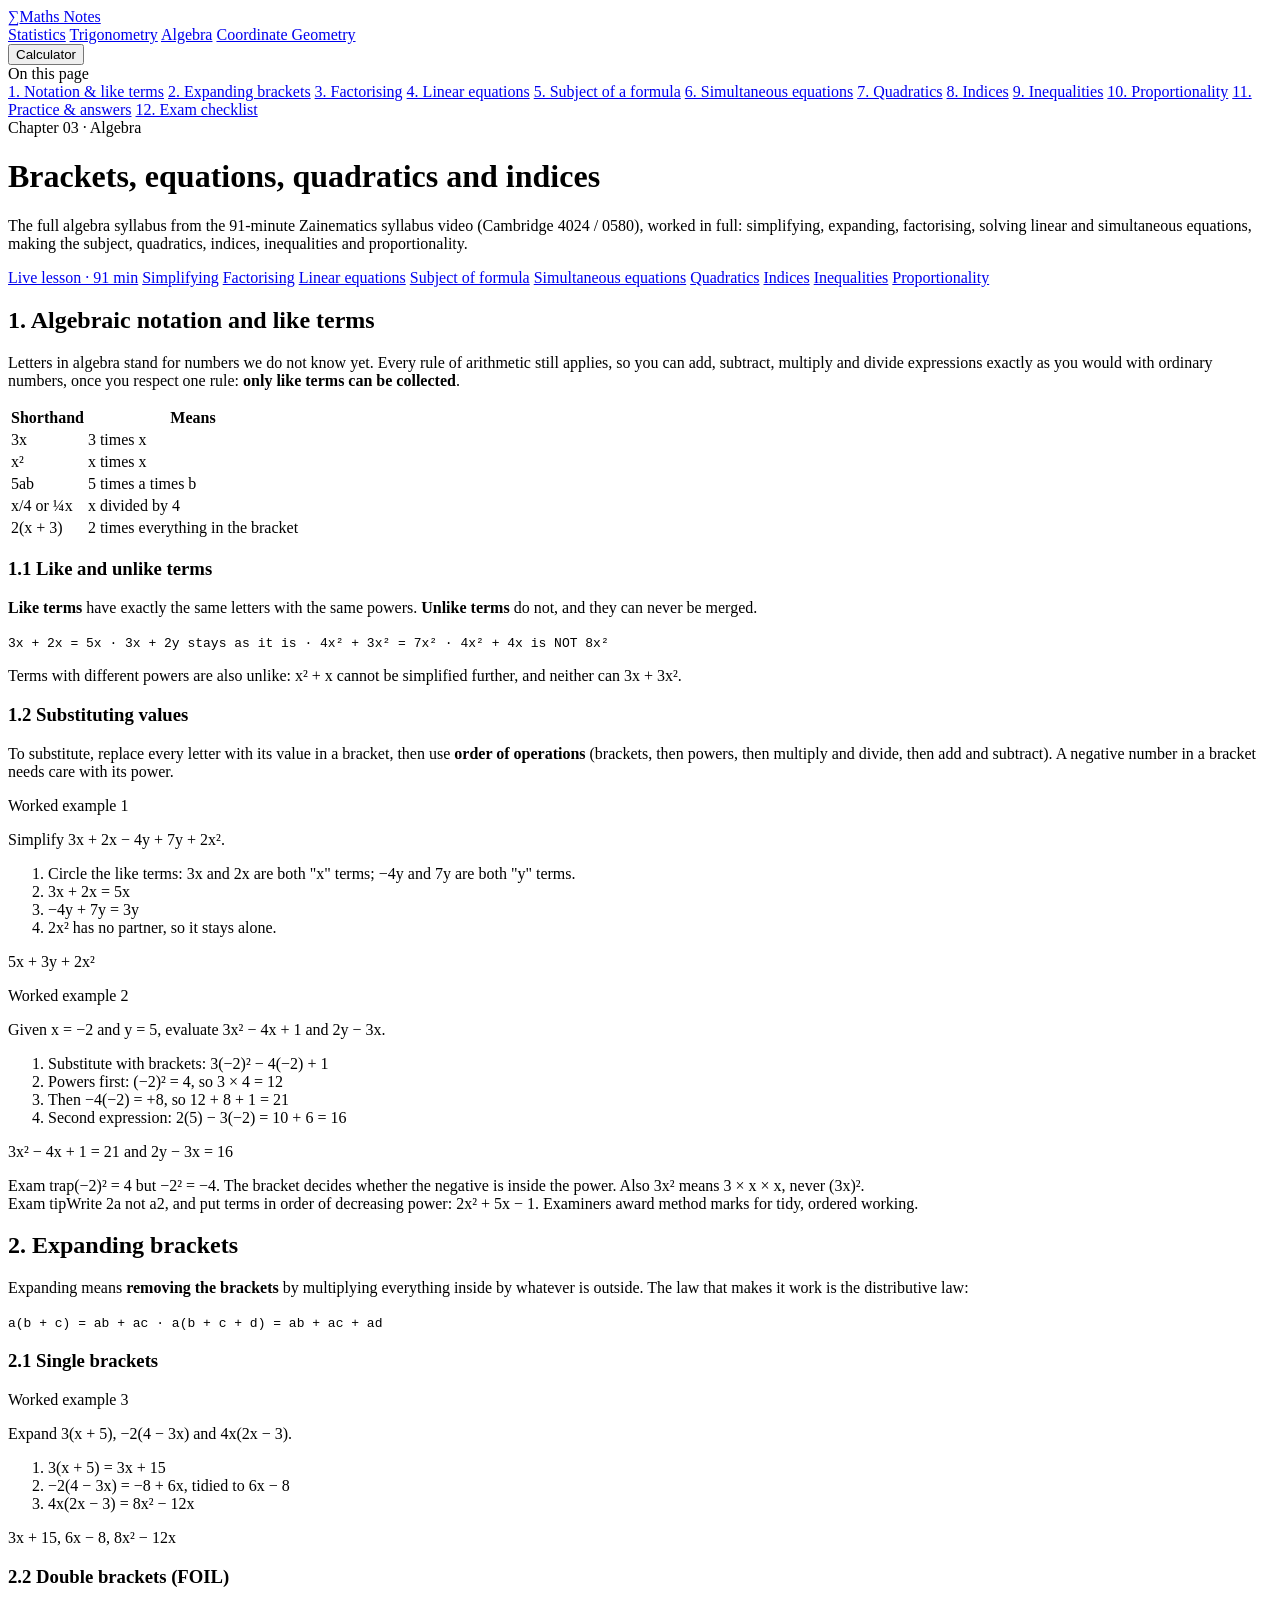
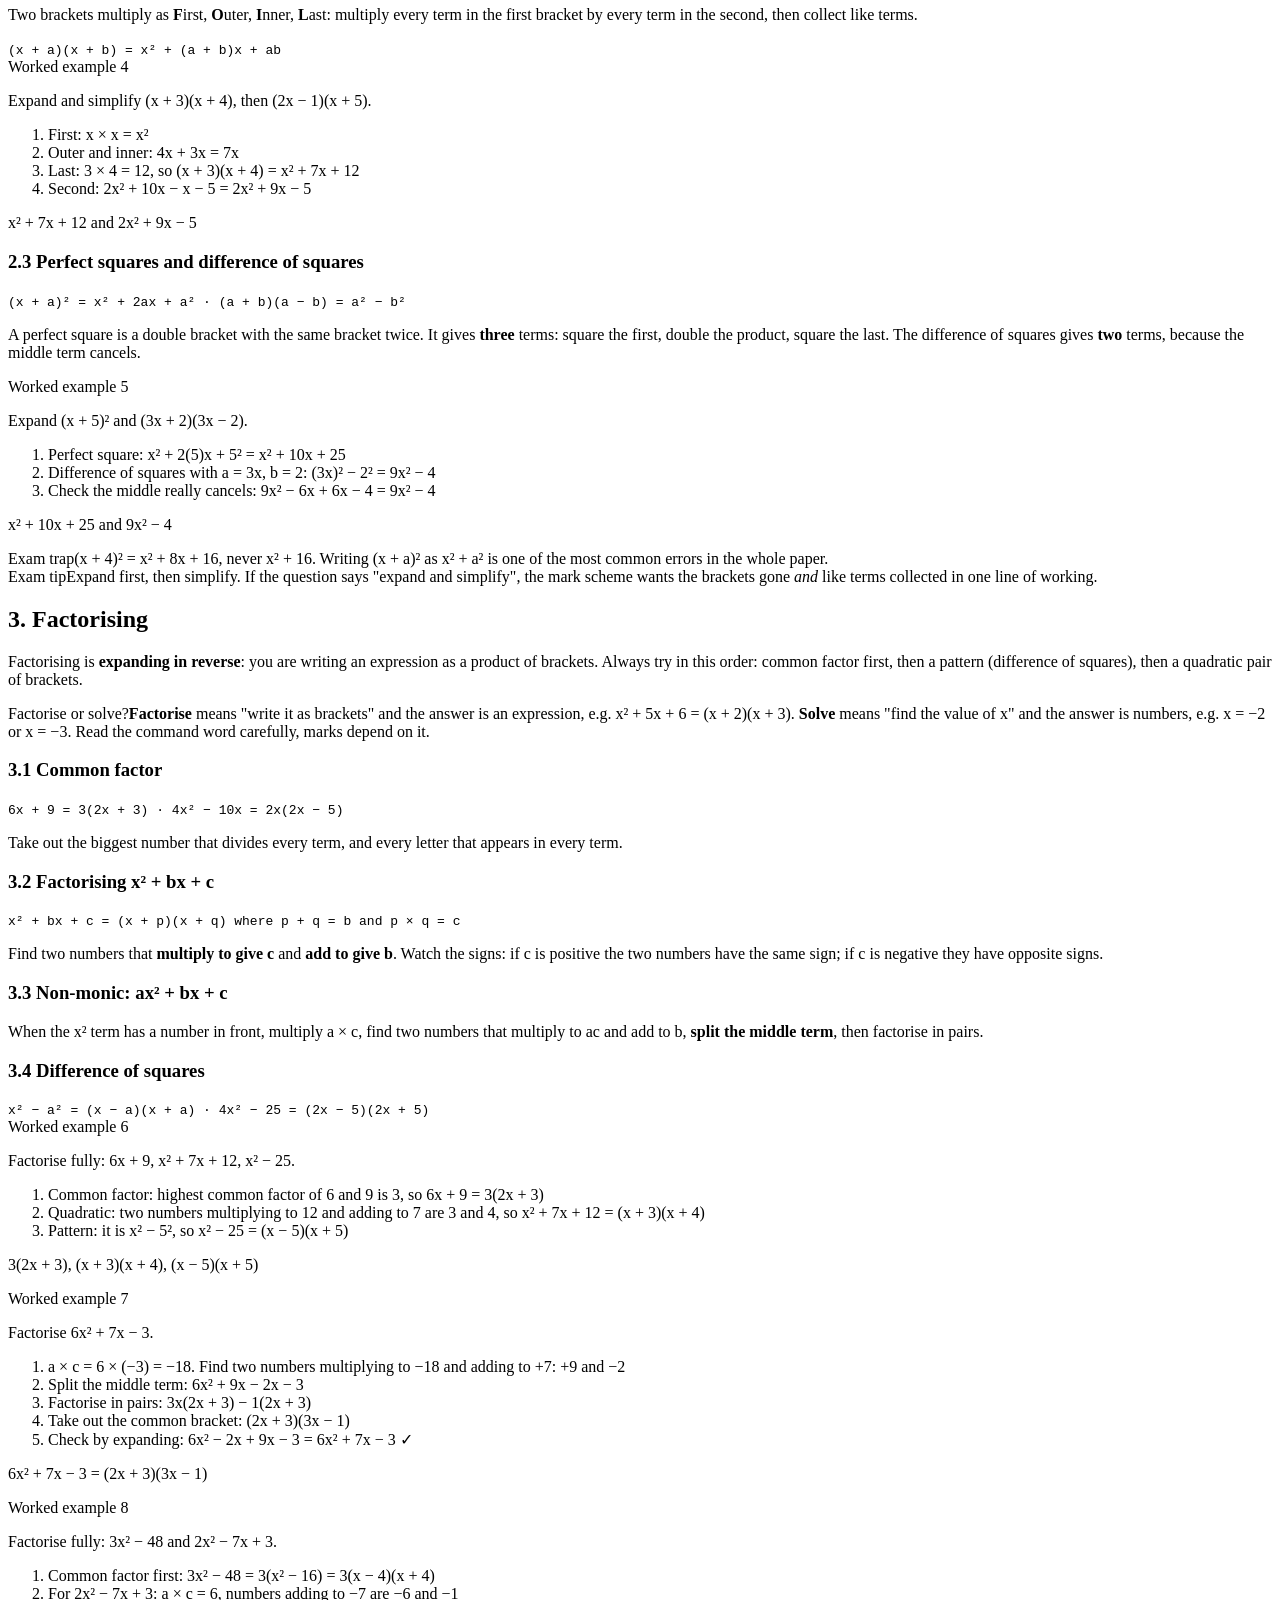
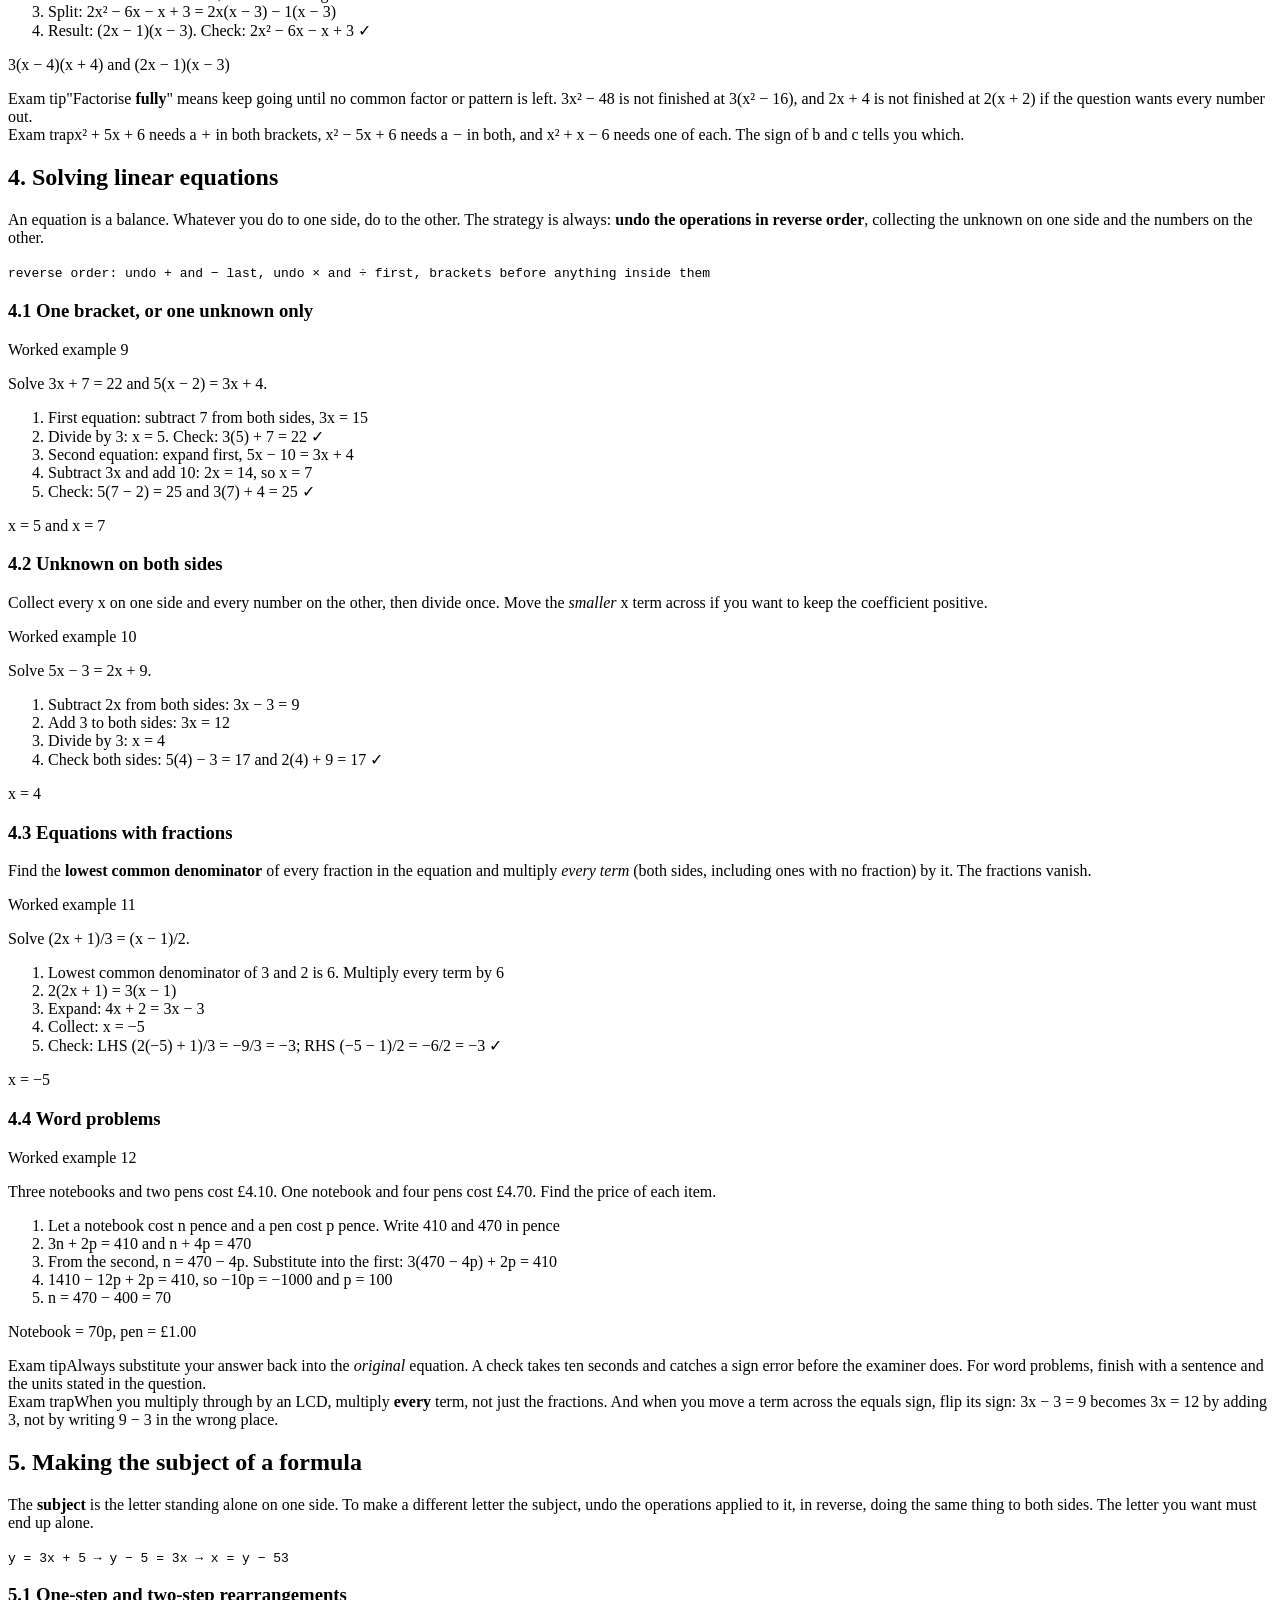
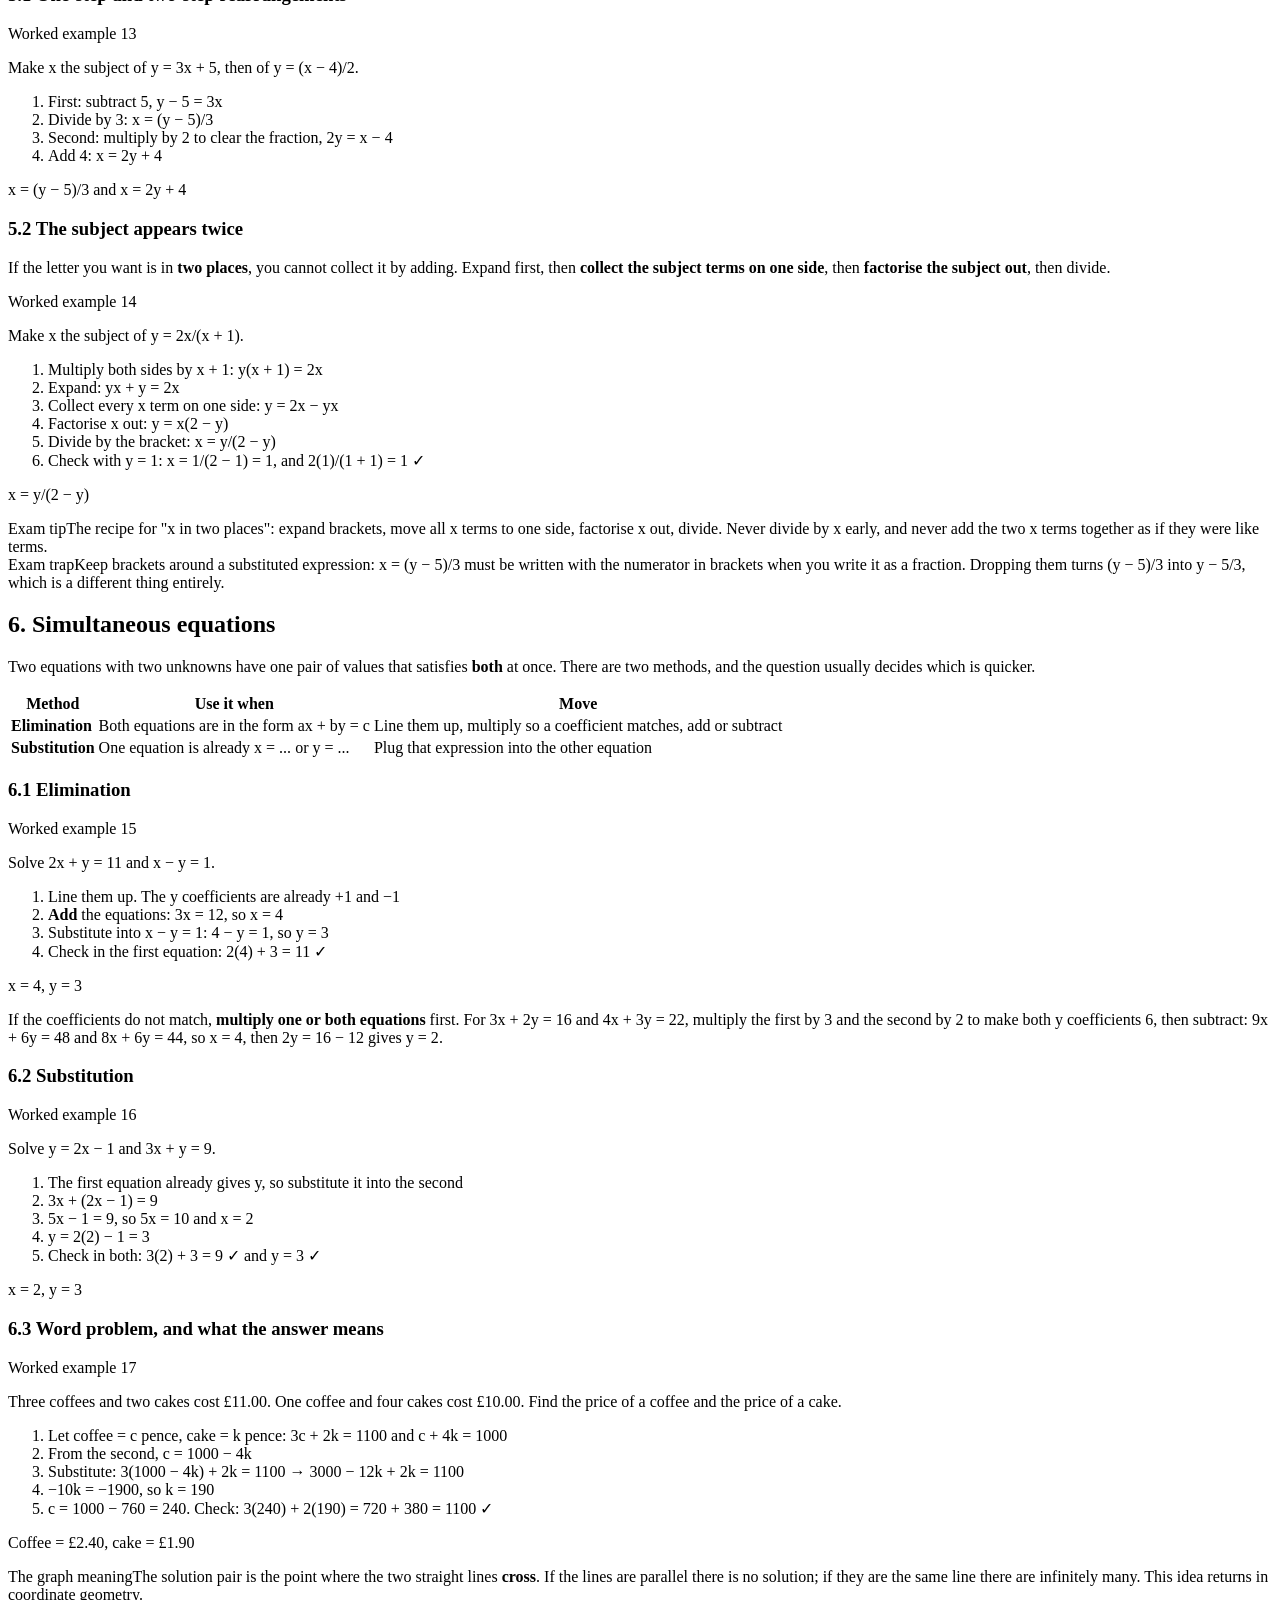
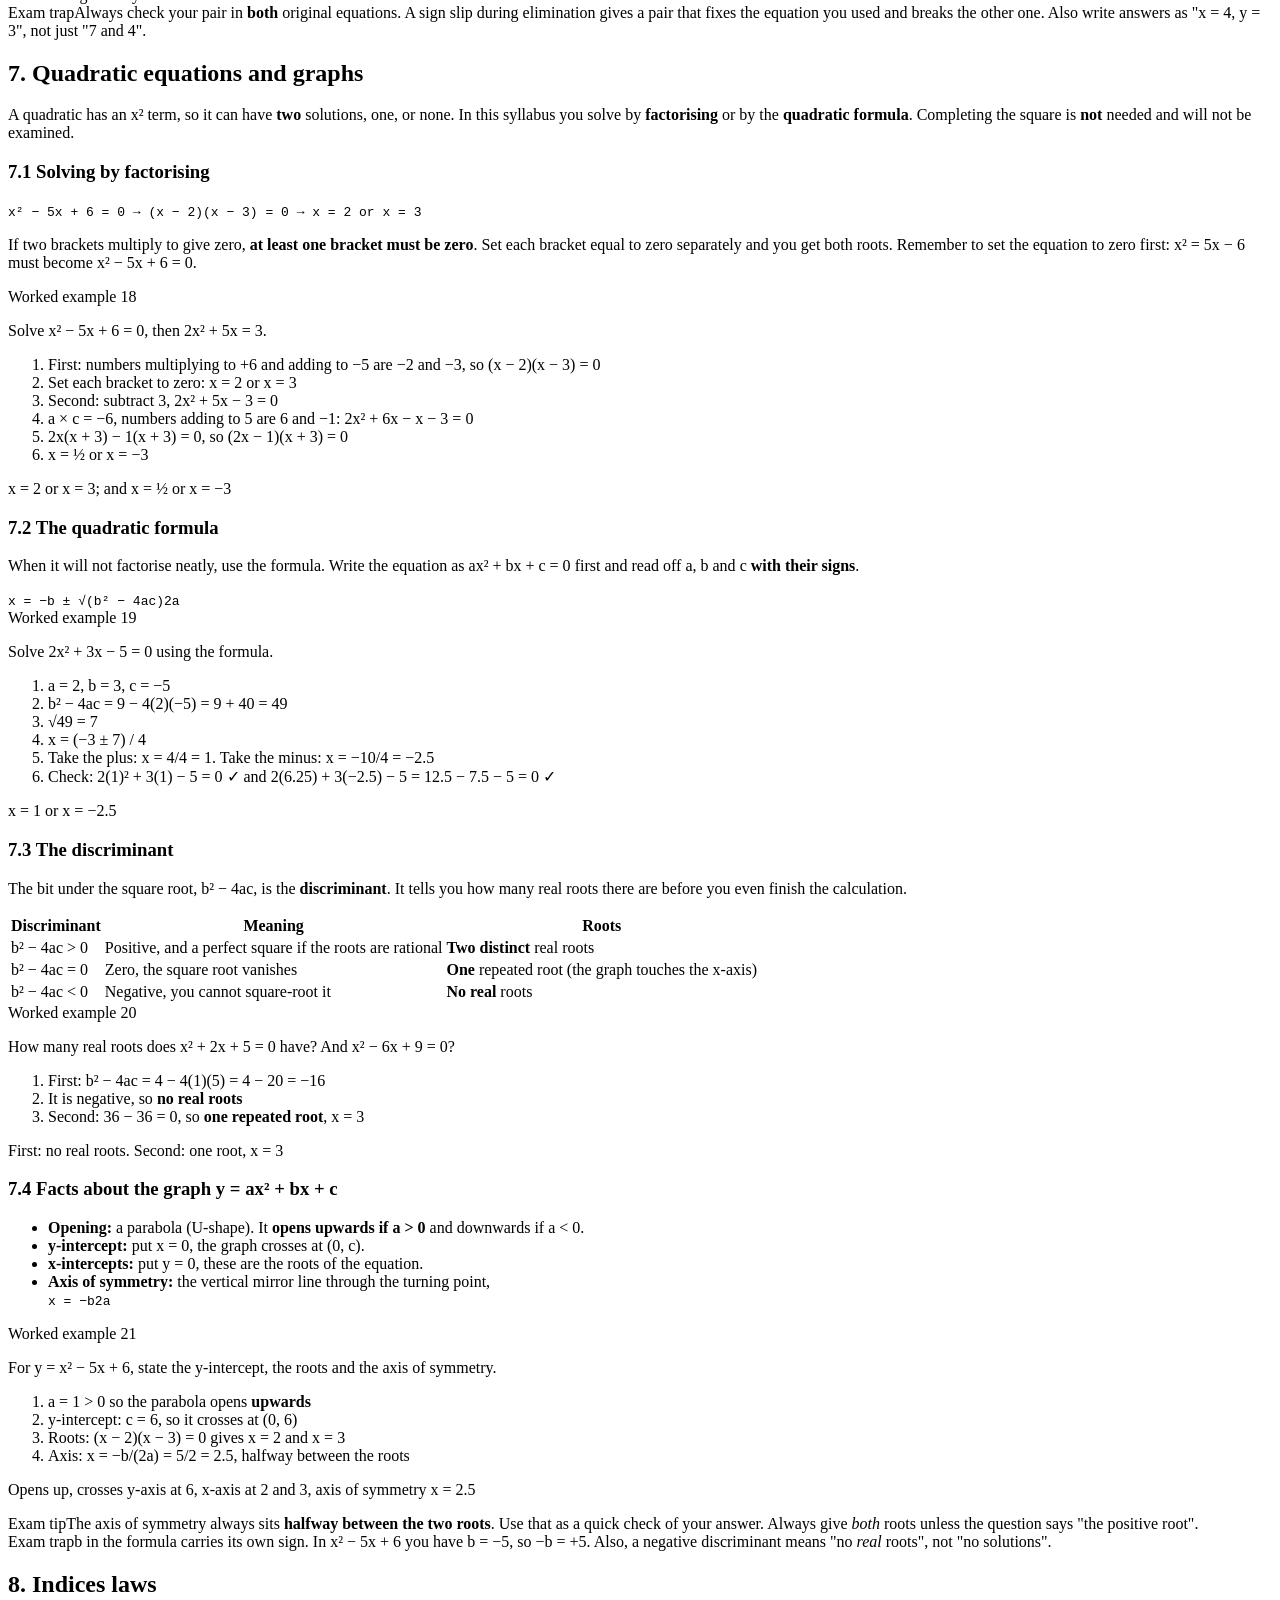
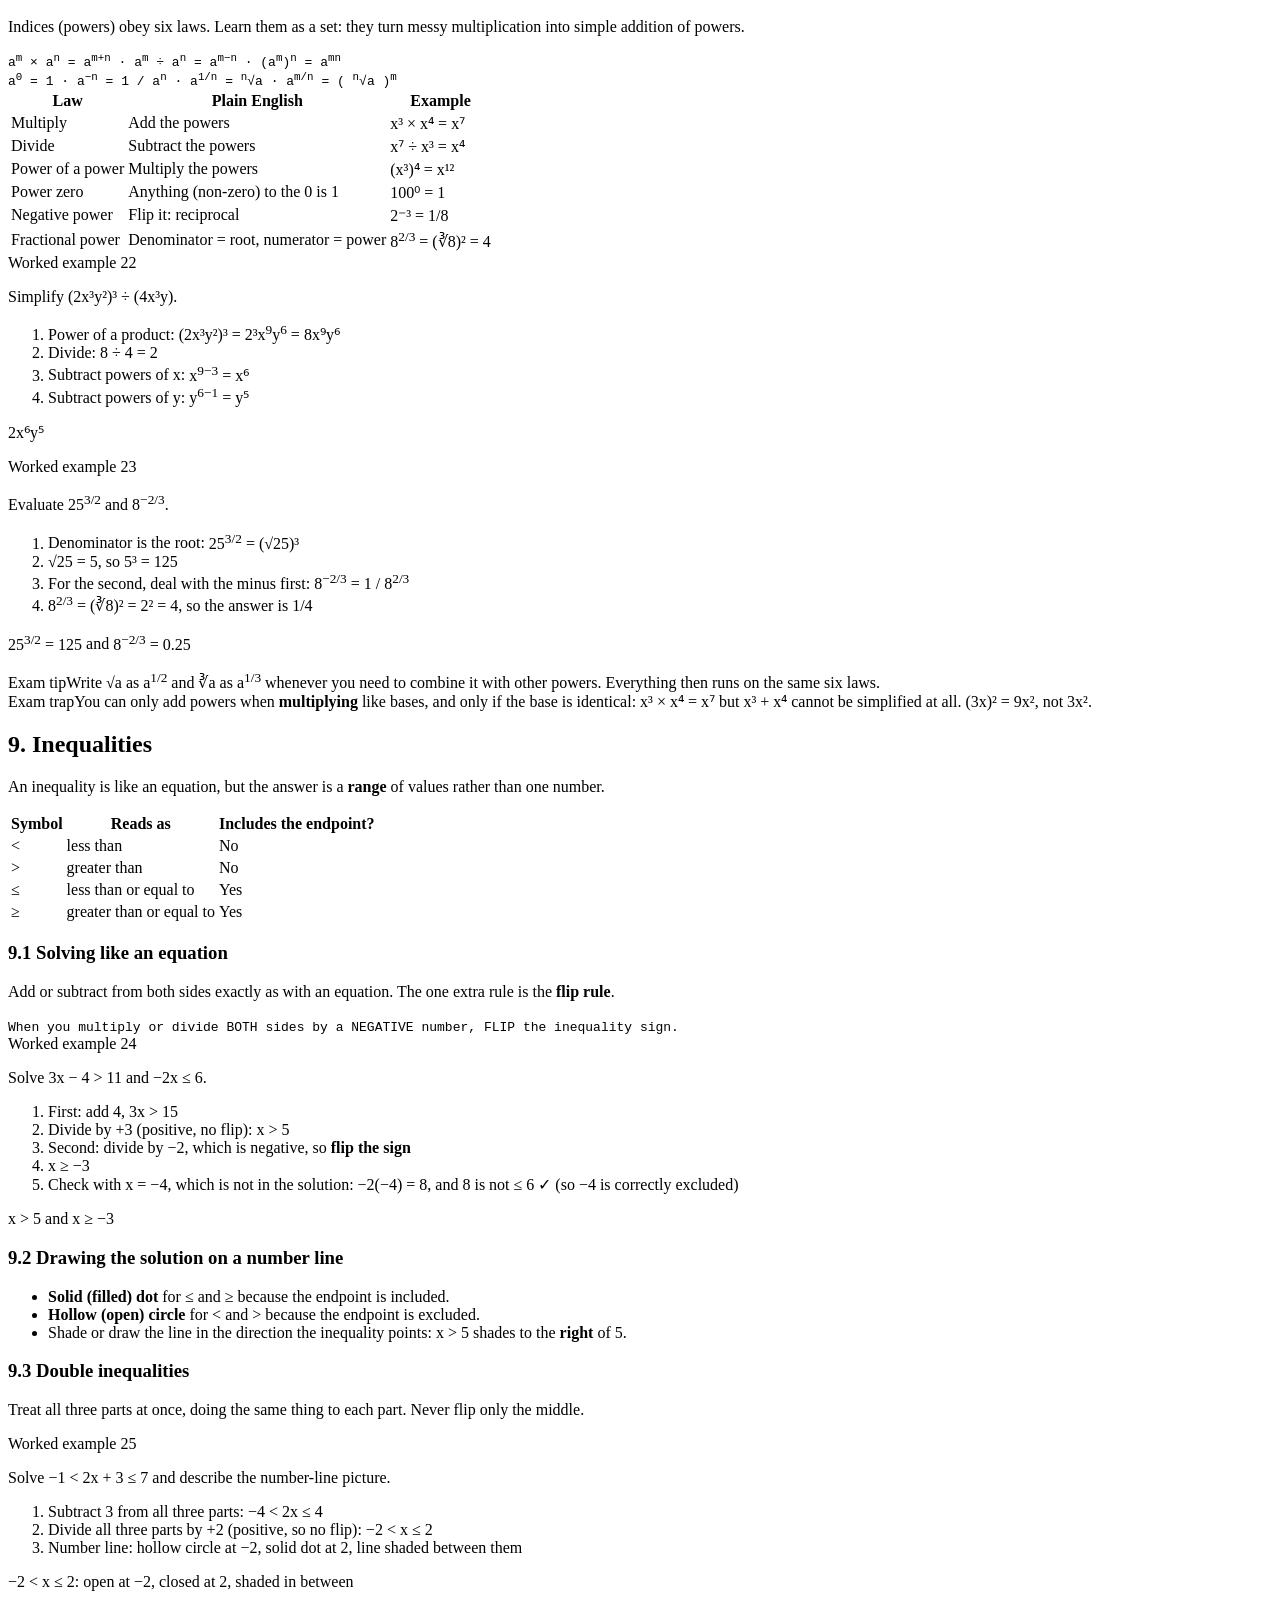
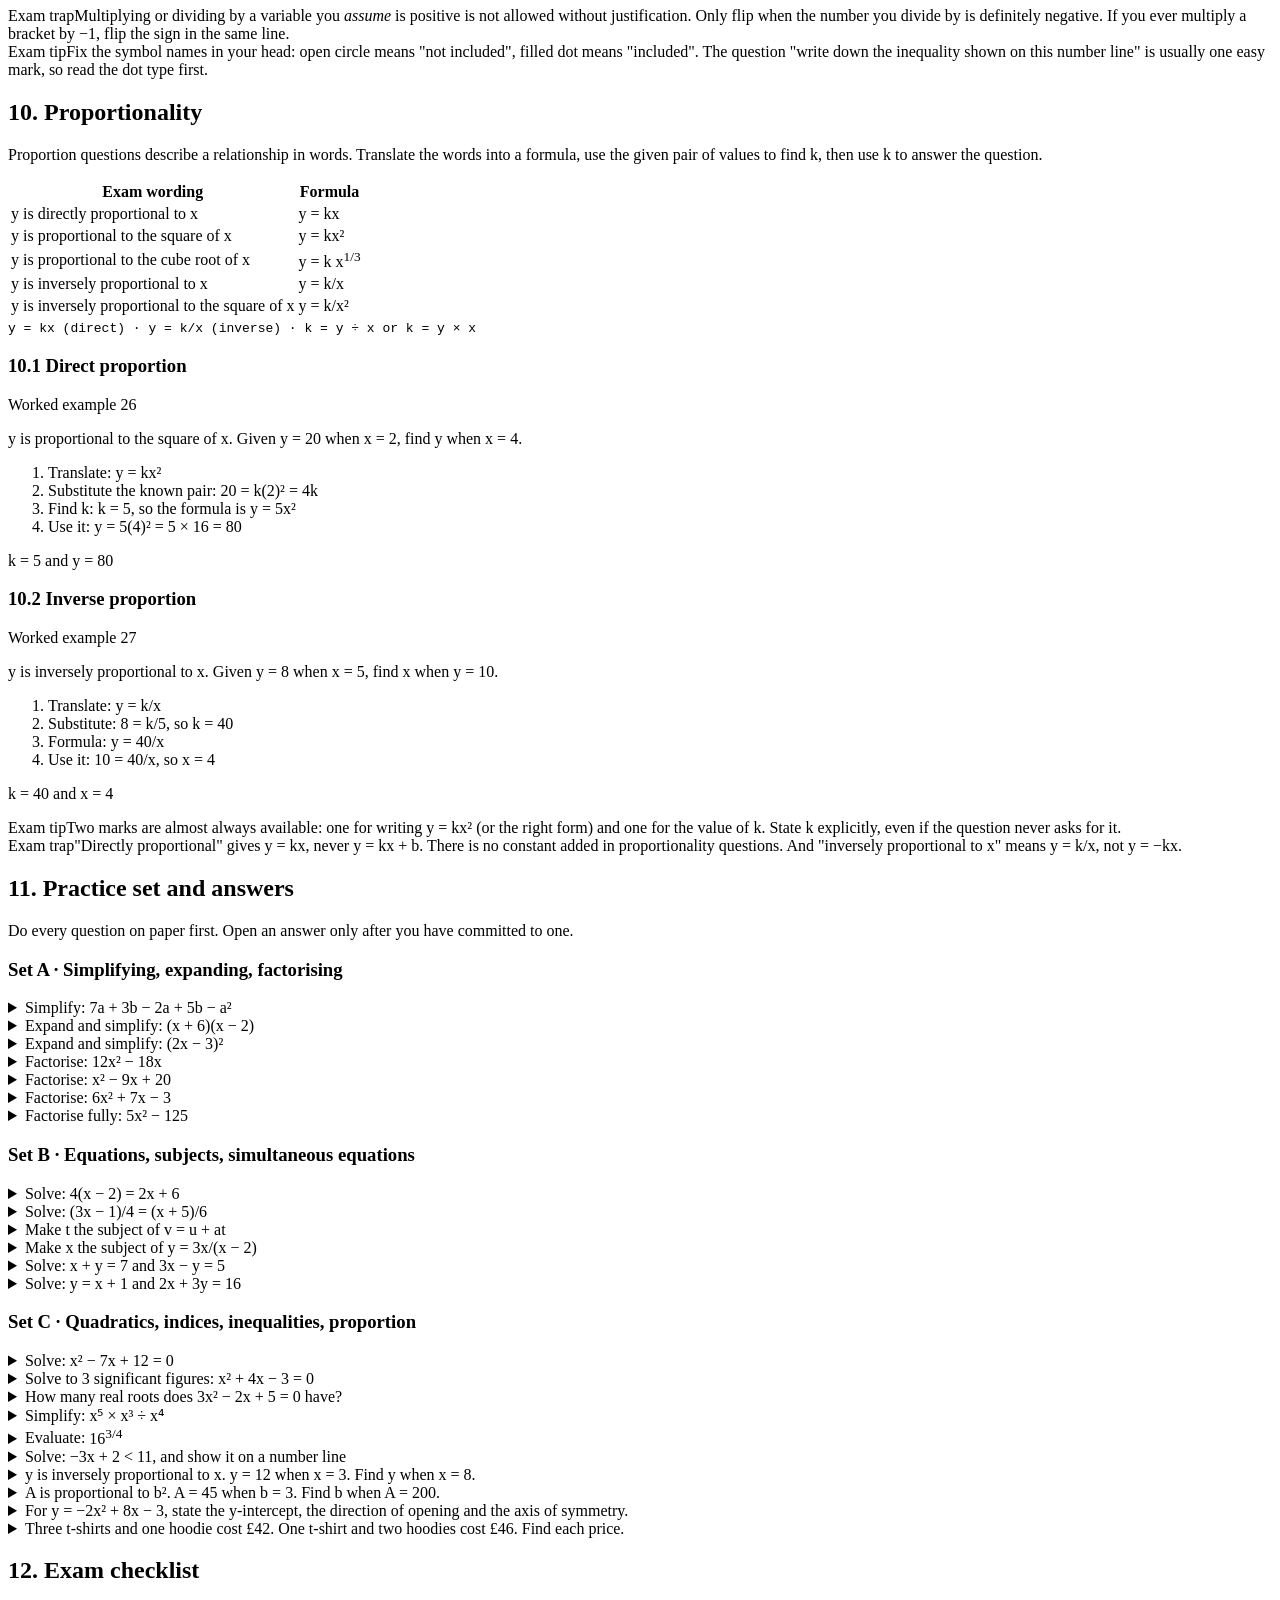
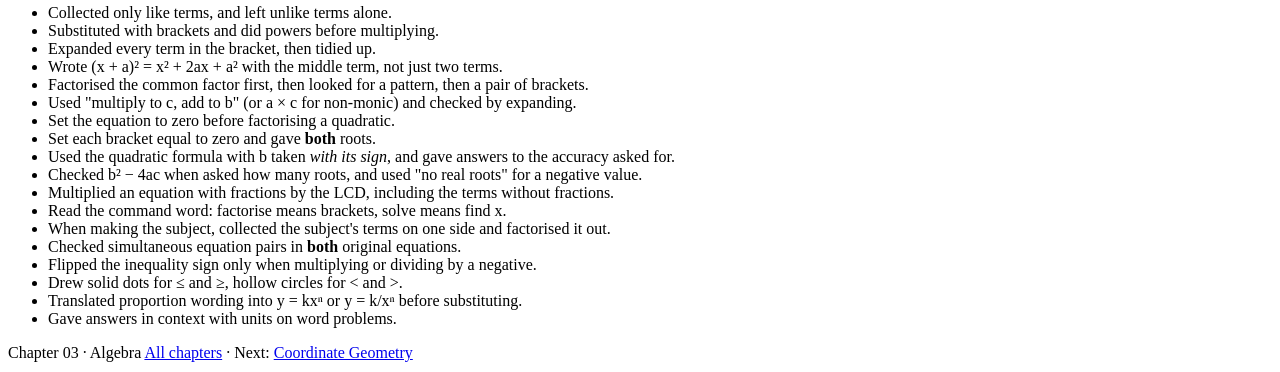
==== algebra.html @ 83bfb082 "Add files via upload" ====
<!DOCTYPE html>
<html lang="en">
<head>
<meta charset="UTF-8">
<meta name="viewport" content="width=device-width, initial-scale=1.0">
<title>Algebra · Maths Notes</title>
<meta name="description" content="O Level algebra notes: brackets, expanding, factorising, linear equations, subject of a formula, simultaneous equations, quadratics, indices, inequalities and proportionality.">
<link rel="preconnect" href="https://fonts.googleapis.com">
<link rel="preconnect" href="https://fonts.gstatic.com" crossorigin>
<link href="https://fonts.googleapis.com/css2?family=Fraunces:opsz,wght@9..144,500;9..144,650;9..144,750&family=Hanken+Grotesk:wght@400;500;600;700&family=JetBrains+Mono:wght@400;500;700&display=swap" rel="stylesheet">
<link rel="stylesheet" href="css/site.css">
</head>
<body>

<header class="nav glass">
  <a class="brand" href="index.html"><span class="mark">∑</span><span class="word">Maths Notes</span></a>
  <nav class="nav-links">
    <a href="statistics.html">Statistics</a>
    <a href="trigonometry.html">Trigonometry</a>
    <a href="algebra.html" aria-current="page">Algebra</a>
    <a href="coordinate-geometry.html">Coordinate Geometry</a>
  </nav>
  <button class="nav-calc" data-calc-open>Calculator</button>
</header>

<div class="page">
<aside class="toc glass" aria-label="Chapter contents">
  <div class="toc-title">On this page</div>
  <a href="#notation">1. Notation &amp; like terms</a>
  <a href="#expand">2. Expanding brackets</a>
  <a href="#factorise">3. Factorising</a>
  <a href="#linear">4. Linear equations</a>
  <a href="#formula">5. Subject of a formula</a>
  <a href="#simultaneous">6. Simultaneous equations</a>
  <a href="#quadratics">7. Quadratics</a>
  <a href="#indices">8. Indices</a>
  <a href="#inequalities">9. Inequalities</a>
  <a href="#proportion">10. Proportionality</a>
  <a href="#practice">11. Practice &amp; answers</a>
  <a href="#checklist">12. Exam checklist</a>
</aside>

<main class="chapter">
  <div class="chapter-hero glass" data-reveal>
    <span class="eyebrow">Chapter 03 · Algebra</span>
    <h1>Brackets, equations, quadratics and indices</h1>
    <p class="meta">The full algebra syllabus from the 91-minute Zainematics syllabus video (Cambridge 4024 / 0580), worked in full: simplifying, expanding, factorising, solving linear and simultaneous equations, making the subject, quadratics, indices, inequalities and proportionality.</p>
    <div class="chips">
      <a class="chip" href="https://www.youtube.com/live/Bd0Mr7AVvZ8">Live lesson · 91 min</a>
      <a class="chip" href="https://www.youtube.com/live/Bd0Mr7AVvZ8">Simplifying</a>
      <a class="chip" href="https://www.youtube.com/live/Bd0Mr7AVvZ8">Factorising</a>
      <a class="chip" href="https://www.youtube.com/live/Bd0Mr7AVvZ8">Linear equations</a>
      <a class="chip" href="https://www.youtube.com/live/Bd0Mr7AVvZ8">Subject of formula</a>
      <a class="chip" href="https://www.youtube.com/live/Bd0Mr7AVvZ8">Simultaneous equations</a>
      <a class="chip" href="https://www.youtube.com/live/Bd0Mr7AVvZ8">Quadratics</a>
      <a class="chip" href="https://www.youtube.com/live/Bd0Mr7AVvZ8">Indices</a>
      <a class="chip" href="https://www.youtube.com/live/Bd0Mr7AVvZ8">Inequalities</a>
      <a class="chip" href="https://www.youtube.com/live/Bd0Mr7AVvZ8">Proportionality</a>
    </div>
  </div>

  <section id="notation" data-reveal>
    <h2>1. Algebraic notation and like terms</h2>
    <p>Letters in algebra stand for numbers we do not know yet. Every rule of arithmetic still applies, so you can add, subtract, multiply and divide expressions exactly as you would with ordinary numbers, once you respect one rule: <strong>only like terms can be collected</strong>.</p>
    <table>
      <tr><th>Shorthand</th><th>Means</th></tr>
      <tr><td><span class="m">3x</span></td><td>3 times x</td></tr>
      <tr><td><span class="m">x²</span></td><td>x times x</td></tr>
      <tr><td><span class="m">5ab</span></td><td>5 times a times b</td></tr>
      <tr><td><span class="m">x/4</span> or <span class="m">¼x</span></td><td>x divided by 4</td></tr>
      <tr><td><span class="m">2(x + 3)</span></td><td>2 times everything in the bracket</td></tr>
    </table>

    <h3>1.1 Like and unlike terms</h3>
    <p><strong>Like terms</strong> have exactly the same letters with the same powers. <strong>Unlike terms</strong> do not, and they can never be merged.</p>
    <div class="formula"><code>3x + 2x = 5x  ·  3x + 2y stays as it is  ·  4x² + 3x² = 7x²  ·  4x² + 4x is NOT 8x²</code></div>
    <p>Terms with different powers are also unlike: <span class="m">x² + x</span> cannot be simplified further, and neither can <span class="m">3x + 3x²</span>.</p>

    <h3>1.2 Substituting values</h3>
    <p>To substitute, replace every letter with its value in a bracket, then use <strong>order of operations</strong> (brackets, then powers, then multiply and divide, then add and subtract). A negative number in a bracket needs care with its power.</p>
    <div class="example glass">
      <span class="label">Worked example 1</span>
      <p>Simplify <span class="m">3x + 2x − 4y + 7y + 2x²</span>.</p>
      <ol class="steps">
        <li>Circle the like terms: <span class="m">3x</span> and <span class="m">2x</span> are both "x" terms; <span class="m">−4y</span> and <span class="m">7y</span> are both "y" terms.</li>
        <li><span class="m">3x + 2x = 5x</span></li>
        <li><span class="m">−4y + 7y = 3y</span></li>
        <li><span class="m">2x²</span> has no partner, so it stays alone.</li>
      </ol>
      <p class="answer"><span class="m">5x + 3y + 2x²</span></p>
    </div>
    <div class="example glass">
      <span class="label">Worked example 2</span>
      <p>Given <span class="m">x = −2</span> and <span class="m">y = 5</span>, evaluate <span class="m">3x² − 4x + 1</span> and <span class="m">2y − 3x</span>.</p>
      <ol class="steps">
        <li>Substitute with brackets: <span class="m">3(−2)² − 4(−2) + 1</span></li>
        <li>Powers first: <span class="m">(−2)² = 4</span>, so <span class="m">3 × 4 = 12</span></li>
        <li>Then <span class="m">−4(−2) = +8</span>, so <span class="m">12 + 8 + 1 = 21</span></li>
        <li>Second expression: <span class="m">2(5) − 3(−2) = 10 + 6 = 16</span></li>
      </ol>
      <p class="answer"><span class="m">3x² − 4x + 1 = 21</span> and <span class="m">2y − 3x = 16</span></p>
    </div>
    <div class="box warn"><span class="label">Exam trap</span><span class="m">(−2)² = 4</span> but <span class="m">−2² = −4</span>. The bracket decides whether the negative is inside the power. Also <span class="m">3x²</span> means <span class="m">3 × x × x</span>, never <span class="m">(3x)²</span>.</div>
    <div class="box good"><span class="label">Exam tip</span>Write <span class="m">2a</span> not <span class="m">a2</span>, and put terms in order of decreasing power: <span class="m">2x² + 5x − 1</span>. Examiners award method marks for tidy, ordered working.</div>
  </section>

  <section id="expand" data-reveal>
    <h2>2. Expanding brackets</h2>
    <p>Expanding means <strong>removing the brackets</strong> by multiplying everything inside by whatever is outside. The law that makes it work is the distributive law:</p>
    <div class="formula"><code>a(b + c) = ab + ac  ·  a(b + c + d) = ab + ac + ad</code></div>

    <h3>2.1 Single brackets</h3>
    <div class="example glass">
      <span class="label">Worked example 3</span>
      <p>Expand <span class="m">3(x + 5)</span>, <span class="m">−2(4 − 3x)</span> and <span class="m">4x(2x − 3)</span>.</p>
      <ol class="steps">
        <li><span class="m">3(x + 5) = 3x + 15</span></li>
        <li><span class="m">−2(4 − 3x) = −8 + 6x</span>, tidied to <span class="m">6x − 8</span></li>
        <li><span class="m">4x(2x − 3) = 8x² − 12x</span></li>
      </ol>
      <p class="answer"><span class="m">3x + 15</span>, <span class="m">6x − 8</span>, <span class="m">8x² − 12x</span></p>
    </div>

    <h3>2.2 Double brackets (FOIL)</h3>
    <p>Two brackets multiply as <strong>F</strong>irst, <strong>O</strong>uter, <strong>I</strong>nner, <strong>L</strong>ast: multiply every term in the first bracket by every term in the second, then collect like terms.</p>
    <div class="formula"><code>(x + a)(x + b) = x² + (a + b)x + ab</code></div>
    <div class="example glass">
      <span class="label">Worked example 4</span>
      <p>Expand and simplify <span class="m">(x + 3)(x + 4)</span>, then <span class="m">(2x − 1)(x + 5)</span>.</p>
      <ol class="steps">
        <li>First: <span class="m">x × x = x²</span></li>
        <li>Outer and inner: <span class="m">4x + 3x = 7x</span></li>
        <li>Last: <span class="m">3 × 4 = 12</span>, so <span class="m">(x + 3)(x + 4) = x² + 7x + 12</span></li>
        <li>Second: <span class="m">2x² + 10x − x − 5 = 2x² + 9x − 5</span></li>
      </ol>
      <p class="answer"><span class="m">x² + 7x + 12</span> and <span class="m">2x² + 9x − 5</span></p>
    </div>

    <h3>2.3 Perfect squares and difference of squares</h3>
    <div class="formula"><code>(x + a)² = x² + 2ax + a²  ·  (a + b)(a − b) = a² − b²</code></div>
    <p>A perfect square is a double bracket with the same bracket twice. It gives <strong>three</strong> terms: square the first, double the product, square the last. The difference of squares gives <strong>two</strong> terms, because the middle term cancels.</p>
    <div class="example glass">
      <span class="label">Worked example 5</span>
      <p>Expand <span class="m">(x + 5)²</span> and <span class="m">(3x + 2)(3x − 2)</span>.</p>
      <ol class="steps">
        <li>Perfect square: <span class="m">x² + 2(5)x + 5² = x² + 10x + 25</span></li>
        <li>Difference of squares with <span class="m">a = 3x</span>, <span class="m">b = 2</span>: <span class="m">(3x)² − 2² = 9x² − 4</span></li>
        <li>Check the middle really cancels: <span class="m">9x² − 6x + 6x − 4 = 9x² − 4</span></li>
      </ol>
      <p class="answer"><span class="m">x² + 10x + 25</span> and <span class="m">9x² − 4</span></p>
    </div>
    <div class="box warn"><span class="label">Exam trap</span><span class="m">(x + 4)² = x² + 8x + 16</span>, never <span class="m">x² + 16</span>. Writing <span class="m">(x + a)²</span> as <span class="m">x² + a²</span> is one of the most common errors in the whole paper.</div>
    <div class="box good"><span class="label">Exam tip</span>Expand first, then simplify. If the question says "expand and simplify", the mark scheme wants the brackets gone <em>and</em> like terms collected in one line of working.</div>
  </section>

  <section id="factorise" data-reveal>
    <h2>3. Factorising</h2>
    <p>Factorising is <strong>expanding in reverse</strong>: you are writing an expression as a product of brackets. Always try in this order: common factor first, then a pattern (difference of squares), then a quadratic pair of brackets.</p>
    <div class="box"><span class="label">Factorise or solve?</span><strong>Factorise</strong> means "write it as brackets" and the answer is an expression, e.g. <span class="m">x² + 5x + 6 = (x + 2)(x + 3)</span>. <strong>Solve</strong> means "find the value of x" and the answer is numbers, e.g. <span class="m">x = −2</span> or <span class="m">x = −3</span>. Read the command word carefully, marks depend on it.</div>

    <h3>3.1 Common factor</h3>
    <div class="formula"><code>6x + 9 = 3(2x + 3)  ·  4x² − 10x = 2x(2x − 5)</code></div>
    <p>Take out the biggest number that divides every term, and every letter that appears in every term.</p>

    <h3>3.2 Factorising x² + bx + c</h3>
    <div class="formula"><code>x² + bx + c = (x + p)(x + q) where p + q = b and p × q = c</code></div>
    <p>Find two numbers that <strong>multiply to give c</strong> and <strong>add to give b</strong>. Watch the signs: if <span class="m">c</span> is positive the two numbers have the same sign; if <span class="m">c</span> is negative they have opposite signs.</p>

    <h3>3.3 Non-monic: ax² + bx + c</h3>
    <p>When the <span class="m">x²</span> term has a number in front, multiply <span class="m">a × c</span>, find two numbers that multiply to <span class="m">ac</span> and add to <span class="m">b</span>, <strong>split the middle term</strong>, then factorise in pairs.</p>

    <h3>3.4 Difference of squares</h3>
    <div class="formula"><code>x² − a² = (x − a)(x + a)  ·  4x² − 25 = (2x − 5)(2x + 5)</code></div>

    <div class="example glass">
      <span class="label">Worked example 6</span>
      <p>Factorise fully: <span class="m">6x + 9</span>, <span class="m">x² + 7x + 12</span>, <span class="m">x² − 25</span>.</p>
      <ol class="steps">
        <li>Common factor: highest common factor of 6 and 9 is 3, so <span class="m">6x + 9 = 3(2x + 3)</span></li>
        <li>Quadratic: two numbers multiplying to 12 and adding to 7 are 3 and 4, so <span class="m">x² + 7x + 12 = (x + 3)(x + 4)</span></li>
        <li>Pattern: it is <span class="m">x² − 5²</span>, so <span class="m">x² − 25 = (x − 5)(x + 5)</span></li>
      </ol>
      <p class="answer"><span class="m">3(2x + 3)</span>, <span class="m">(x + 3)(x + 4)</span>, <span class="m">(x − 5)(x + 5)</span></p>
    </div>

    <div class="example glass">
      <span class="label">Worked example 7</span>
      <p>Factorise <span class="m">6x² + 7x − 3</span>.</p>
      <ol class="steps">
        <li><span class="m">a × c = 6 × (−3) = −18</span>. Find two numbers multiplying to −18 and adding to +7: <span class="m">+9</span> and <span class="m">−2</span></li>
        <li>Split the middle term: <span class="m">6x² + 9x − 2x − 3</span></li>
        <li>Factorise in pairs: <span class="m">3x(2x + 3) − 1(2x + 3)</span></li>
        <li>Take out the common bracket: <span class="m">(2x + 3)(3x − 1)</span></li>
        <li>Check by expanding: <span class="m">6x² − 2x + 9x − 3 = 6x² + 7x − 3</span> ✓</li>
      </ol>
      <p class="answer"><span class="m">6x² + 7x − 3 = (2x + 3)(3x − 1)</span></p>
    </div>

    <div class="example glass">
      <span class="label">Worked example 8</span>
      <p>Factorise fully: <span class="m">3x² − 48</span> and <span class="m">2x² − 7x + 3</span>.</p>
      <ol class="steps">
        <li>Common factor first: <span class="m">3x² − 48 = 3(x² − 16) = 3(x − 4)(x + 4)</span></li>
        <li>For <span class="m">2x² − 7x + 3</span>: <span class="m">a × c = 6</span>, numbers adding to −7 are <span class="m">−6</span> and <span class="m">−1</span></li>
        <li>Split: <span class="m">2x² − 6x − x + 3 = 2x(x − 3) − 1(x − 3)</span></li>
        <li>Result: <span class="m">(2x − 1)(x − 3)</span>. Check: <span class="m">2x² − 6x − x + 3</span> ✓</li>
      </ol>
      <p class="answer"><span class="m">3(x − 4)(x + 4)</span> and <span class="m">(2x − 1)(x − 3)</span></p>
    </div>
    <div class="box good"><span class="label">Exam tip</span>"Factorise <strong>fully</strong>" means keep going until no common factor or pattern is left. <span class="m">3x² − 48</span> is not finished at <span class="m">3(x² − 16)</span>, and <span class="m">2x + 4</span> is not finished at <span class="m">2(x + 2)</span> if the question wants every number out.</div>
    <div class="box warn"><span class="label">Exam trap</span><span class="m">x² + 5x + 6</span> needs a <em>+</em> in both brackets, <span class="m">x² − 5x + 6</span> needs a <em>−</em> in both, and <span class="m">x² + x − 6</span> needs one of each. The sign of <span class="m">b</span> and <span class="m">c</span> tells you which.</div>
  </section>

  <section id="linear" data-reveal>
    <h2>4. Solving linear equations</h2>
    <p>An equation is a balance. Whatever you do to one side, do to the other. The strategy is always: <strong>undo the operations in reverse order</strong>, collecting the unknown on one side and the numbers on the other.</p>
    <div class="formula"><code>reverse order:  undo + and − last,  undo × and ÷ first,  brackets before anything inside them</code></div>

    <h3>4.1 One bracket, or one unknown only</h3>
    <div class="example glass">
      <span class="label">Worked example 9</span>
      <p>Solve <span class="m">3x + 7 = 22</span> and <span class="m">5(x − 2) = 3x + 4</span>.</p>
      <ol class="steps">
        <li>First equation: subtract 7 from both sides, <span class="m">3x = 15</span></li>
        <li>Divide by 3: <span class="m">x = 5</span>. Check: <span class="m">3(5) + 7 = 22</span> ✓</li>
        <li>Second equation: expand first, <span class="m">5x − 10 = 3x + 4</span></li>
        <li>Subtract <span class="m">3x</span> and add 10: <span class="m">2x = 14</span>, so <span class="m">x = 7</span></li>
        <li>Check: <span class="m">5(7 − 2) = 25</span> and <span class="m">3(7) + 4 = 25</span> ✓</li>
      </ol>
      <p class="answer"><span class="m">x = 5</span> and <span class="m">x = 7</span></p>
    </div>

    <h3>4.2 Unknown on both sides</h3>
    <p>Collect every <span class="m">x</span> on one side and every number on the other, then divide once. Move the <em>smaller</em> <span class="m">x</span> term across if you want to keep the coefficient positive.</p>
    <div class="example glass">
      <span class="label">Worked example 10</span>
      <p>Solve <span class="m">5x − 3 = 2x + 9</span>.</p>
      <ol class="steps">
        <li>Subtract <span class="m">2x</span> from both sides: <span class="m">3x − 3 = 9</span></li>
        <li>Add 3 to both sides: <span class="m">3x = 12</span></li>
        <li>Divide by 3: <span class="m">x = 4</span></li>
        <li>Check both sides: <span class="m">5(4) − 3 = 17</span> and <span class="m">2(4) + 9 = 17</span> ✓</li>
      </ol>
      <p class="answer"><span class="m">x = 4</span></p>
    </div>

    <h3>4.3 Equations with fractions</h3>
    <p>Find the <strong>lowest common denominator</strong> of every fraction in the equation and multiply <em>every term</em> (both sides, including ones with no fraction) by it. The fractions vanish.</p>
    <div class="example glass">
      <span class="label">Worked example 11</span>
      <p>Solve <span class="m">(2x + 1)/3 = (x − 1)/2</span>.</p>
      <ol class="steps">
        <li>Lowest common denominator of 3 and 2 is 6. Multiply every term by 6</li>
        <li><span class="m">2(2x + 1) = 3(x − 1)</span></li>
        <li>Expand: <span class="m">4x + 2 = 3x − 3</span></li>
        <li>Collect: <span class="m">x = −5</span></li>
        <li>Check: LHS <span class="m">(2(−5) + 1)/3 = −9/3 = −3</span>; RHS <span class="m">(−5 − 1)/2 = −6/2 = −3</span> ✓</li>
      </ol>
      <p class="answer"><span class="m">x = −5</span></p>
    </div>

    <h3>4.4 Word problems</h3>
    <div class="example glass">
      <span class="label">Worked example 12</span>
      <p>Three notebooks and two pens cost £4.10. One notebook and four pens cost £4.70. Find the price of each item.</p>
      <ol class="steps">
        <li>Let a notebook cost <span class="m">n</span> pence and a pen cost <span class="m">p</span> pence. Write 410 and 470 in pence</li>
        <li><span class="m">3n + 2p = 410</span> and <span class="m">n + 4p = 470</span></li>
        <li>From the second, <span class="m">n = 470 − 4p</span>. Substitute into the first: <span class="m">3(470 − 4p) + 2p = 410</span></li>
        <li><span class="m">1410 − 12p + 2p = 410</span>, so <span class="m">−10p = −1000</span> and <span class="m">p = 100</span></li>
        <li><span class="m">n = 470 − 400 = 70</span></li>
      </ol>
      <p class="answer">Notebook = 70p, pen = £1.00</p>
    </div>
    <div class="box good"><span class="label">Exam tip</span>Always substitute your answer back into the <em>original</em> equation. A check takes ten seconds and catches a sign error before the examiner does. For word problems, finish with a sentence and the units stated in the question.</div>
    <div class="box warn"><span class="label">Exam trap</span>When you multiply through by an LCD, multiply <strong>every</strong> term, not just the fractions. And when you move a term across the equals sign, flip its sign: <span class="m">3x − 3 = 9</span> becomes <span class="m">3x = 12</span> by adding 3, not by writing 9 − 3 in the wrong place.</div>
  </section>

  <section id="formula" data-reveal>
    <h2>5. Making the subject of a formula</h2>
    <p>The <strong>subject</strong> is the letter standing alone on one side. To make a different letter the subject, undo the operations applied to it, in reverse, doing the same thing to both sides. The letter you want must end up alone.</p>
    <div class="formula"><code>y = 3x + 5  →  y − 5 = 3x  →  x = <span class="frac"><span>y − 5</span><span>3</span></span></code></div>

    <h3>5.1 One-step and two-step rearrangements</h3>
    <div class="example glass">
      <span class="label">Worked example 13</span>
      <p>Make <span class="m">x</span> the subject of <span class="m">y = 3x + 5</span>, then of <span class="m">y = (x − 4)/2</span>.</p>
      <ol class="steps">
        <li>First: subtract 5, <span class="m">y − 5 = 3x</span></li>
        <li>Divide by 3: <span class="m">x = (y − 5)/3</span></li>
        <li>Second: multiply by 2 to clear the fraction, <span class="m">2y = x − 4</span></li>
        <li>Add 4: <span class="m">x = 2y + 4</span></li>
      </ol>
      <p class="answer"><span class="m">x = (y − 5)/3</span> and <span class="m">x = 2y + 4</span></p>
    </div>

    <h3>5.2 The subject appears twice</h3>
    <p>If the letter you want is in <strong>two places</strong>, you cannot collect it by adding. Expand first, then <strong>collect the subject terms on one side</strong>, then <strong>factorise the subject out</strong>, then divide.</p>
    <div class="example glass">
      <span class="label">Worked example 14</span>
      <p>Make <span class="m">x</span> the subject of <span class="m">y = 2x/(x + 1)</span>.</p>
      <ol class="steps">
        <li>Multiply both sides by <span class="m">x + 1</span>: <span class="m">y(x + 1) = 2x</span></li>
        <li>Expand: <span class="m">yx + y = 2x</span></li>
        <li>Collect every <span class="m">x</span> term on one side: <span class="m">y = 2x − yx</span></li>
        <li>Factorise <span class="m">x</span> out: <span class="m">y = x(2 − y)</span></li>
        <li>Divide by the bracket: <span class="m">x = y/(2 − y)</span></li>
        <li>Check with <span class="m">y = 1</span>: <span class="m">x = 1/(2 − 1) = 1</span>, and <span class="m">2(1)/(1 + 1) = 1</span> ✓</li>
      </ol>
      <p class="answer"><span class="m">x = y/(2 − y)</span></p>
    </div>
    <div class="box good"><span class="label">Exam tip</span>The recipe for "x in two places": expand brackets, move all x terms to one side, factorise x out, divide. Never divide by x early, and never add the two x terms together as if they were like terms.</div>
    <div class="box warn"><span class="label">Exam trap</span>Keep brackets around a substituted expression: <span class="m">x = (y − 5)/3</span> must be written with the numerator in brackets when you write it as a fraction. Dropping them turns <span class="m">(y − 5)/3</span> into <span class="m">y − 5/3</span>, which is a different thing entirely.</div>
  </section>

  <section id="simultaneous" data-reveal>
    <h2>6. Simultaneous equations</h2>
    <p>Two equations with two unknowns have one pair of values that satisfies <strong>both</strong> at once. There are two methods, and the question usually decides which is quicker.</p>
    <table>
      <tr><th>Method</th><th>Use it when</th><th>Move</th></tr>
      <tr><td><strong>Elimination</strong></td><td>Both equations are in the form <span class="m">ax + by = c</span></td><td>Line them up, multiply so a coefficient matches, add or subtract</td></tr>
      <tr><td><strong>Substitution</strong></td><td>One equation is already <span class="m">x = ...</span> or <span class="m">y = ...</span></td><td>Plug that expression into the other equation</td></tr>
    </table>

    <h3>6.1 Elimination</h3>
    <div class="example glass">
      <span class="label">Worked example 15</span>
      <p>Solve <span class="m">2x + y = 11</span> and <span class="m">x − y = 1</span>.</p>
      <ol class="steps">
        <li>Line them up. The <span class="m">y</span> coefficients are already <span class="m">+1</span> and <span class="m">−1</span></li>
        <li><strong>Add</strong> the equations: <span class="m">3x = 12</span>, so <span class="m">x = 4</span></li>
        <li>Substitute into <span class="m">x − y = 1</span>: <span class="m">4 − y = 1</span>, so <span class="m">y = 3</span></li>
        <li>Check in the first equation: <span class="m">2(4) + 3 = 11</span> ✓</li>
      </ol>
      <p class="answer"><span class="m">x = 4, y = 3</span></p>
    </div>
    <p>If the coefficients do not match, <strong>multiply one or both equations</strong> first. For <span class="m">3x + 2y = 16</span> and <span class="m">4x + 3y = 22</span>, multiply the first by 3 and the second by 2 to make both <span class="m">y</span> coefficients 6, then subtract: <span class="m">9x + 6y = 48</span> and <span class="m">8x + 6y = 44</span>, so <span class="m">x = 4</span>, then <span class="m">2y = 16 − 12</span> gives <span class="m">y = 2</span>.</p>

    <h3>6.2 Substitution</h3>
    <div class="example glass">
      <span class="label">Worked example 16</span>
      <p>Solve <span class="m">y = 2x − 1</span> and <span class="m">3x + y = 9</span>.</p>
      <ol class="steps">
        <li>The first equation already gives <span class="m">y</span>, so substitute it into the second</li>
        <li><span class="m">3x + (2x − 1) = 9</span></li>
        <li><span class="m">5x − 1 = 9</span>, so <span class="m">5x = 10</span> and <span class="m">x = 2</span></li>
        <li><span class="m">y = 2(2) − 1 = 3</span></li>
        <li>Check in both: <span class="m">3(2) + 3 = 9</span> ✓ and <span class="m">y = 3</span> ✓</li>
      </ol>
      <p class="answer"><span class="m">x = 2, y = 3</span></p>
    </div>

    <h3>6.3 Word problem, and what the answer means</h3>
    <div class="example glass">
      <span class="label">Worked example 17</span>
      <p>Three coffees and two cakes cost £11.00. One coffee and four cakes cost £10.00. Find the price of a coffee and the price of a cake.</p>
      <ol class="steps">
        <li>Let coffee = <span class="m">c</span> pence, cake = <span class="m">k</span> pence: <span class="m">3c + 2k = 1100</span> and <span class="m">c + 4k = 1000</span></li>
        <li>From the second, <span class="m">c = 1000 − 4k</span></li>
        <li>Substitute: <span class="m">3(1000 − 4k) + 2k = 1100</span> → <span class="m">3000 − 12k + 2k = 1100</span></li>
        <li><span class="m">−10k = −1900</span>, so <span class="m">k = 190</span></li>
        <li><span class="m">c = 1000 − 760 = 240</span>. Check: <span class="m">3(240) + 2(190) = 720 + 380 = 1100</span> ✓</li>
      </ol>
      <p class="answer">Coffee = £2.40, cake = £1.90</p>
    </div>
    <div class="box"><span class="label">The graph meaning</span>The solution pair is the point where the two straight lines <strong>cross</strong>. If the lines are parallel there is no solution; if they are the same line there are infinitely many. This idea returns in coordinate geometry.</div>
    <div class="box warn"><span class="label">Exam trap</span>Always check your pair in <strong>both</strong> original equations. A sign slip during elimination gives a pair that fixes the equation you used and breaks the other one. Also write answers as "x = 4, y = 3", not just "7 and 4".</div>
  </section>

  <section id="quadratics" data-reveal>
    <h2>7. Quadratic equations and graphs</h2>
    <p>A quadratic has an <span class="m">x²</span> term, so it can have <strong>two</strong> solutions, one, or none. In this syllabus you solve by <strong>factorising</strong> or by the <strong>quadratic formula</strong>. Completing the square is <strong>not</strong> needed and will not be examined.</p>

    <h3>7.1 Solving by factorising</h3>
    <div class="formula"><code>x² − 5x + 6 = 0  →  (x − 2)(x − 3) = 0  →  x = 2 or x = 3</code></div>
    <p>If two brackets multiply to give zero, <strong>at least one bracket must be zero</strong>. Set each bracket equal to zero separately and you get both roots. Remember to set the equation to zero first: <span class="m">x² = 5x − 6</span> must become <span class="m">x² − 5x + 6 = 0</span>.</p>
    <div class="example glass">
      <span class="label">Worked example 18</span>
      <p>Solve <span class="m">x² − 5x + 6 = 0</span>, then <span class="m">2x² + 5x = 3</span>.</p>
      <ol class="steps">
        <li>First: numbers multiplying to +6 and adding to −5 are −2 and −3, so <span class="m">(x − 2)(x − 3) = 0</span></li>
        <li>Set each bracket to zero: <span class="m">x = 2</span> or <span class="m">x = 3</span></li>
        <li>Second: subtract 3, <span class="m">2x² + 5x − 3 = 0</span></li>
        <li><span class="m">a × c = −6</span>, numbers adding to 5 are 6 and −1: <span class="m">2x² + 6x − x − 3 = 0</span></li>
        <li><span class="m">2x(x + 3) − 1(x + 3) = 0</span>, so <span class="m">(2x − 1)(x + 3) = 0</span></li>
        <li><span class="m">x = ½</span> or <span class="m">x = −3</span></li>
      </ol>
      <p class="answer"><span class="m">x = 2</span> or <span class="m">x = 3</span>; and <span class="m">x = ½</span> or <span class="m">x = −3</span></p>
    </div>

    <h3>7.2 The quadratic formula</h3>
    <p>When it will not factorise neatly, use the formula. Write the equation as <span class="m">ax² + bx + c = 0</span> first and read off <span class="m">a</span>, <span class="m">b</span> and <span class="m">c</span> <strong>with their signs</strong>.</p>
    <div class="formula"><code>x = <span class="frac"><span>−b ± √(b² − 4ac)</span><span>2a</span></span></code></div>
    <div class="example glass">
      <span class="label">Worked example 19</span>
      <p>Solve <span class="m">2x² + 3x − 5 = 0</span> using the formula.</p>
      <ol class="steps">
        <li><span class="m">a = 2, b = 3, c = −5</span></li>
        <li><span class="m">b² − 4ac = 9 − 4(2)(−5) = 9 + 40 = 49</span></li>
        <li><span class="m">√49 = 7</span></li>
        <li><span class="m">x = (−3 ± 7) / 4</span></li>
        <li>Take the plus: <span class="m">x = 4/4 = 1</span>. Take the minus: <span class="m">x = −10/4 = −2.5</span></li>
        <li>Check: <span class="m">2(1)² + 3(1) − 5 = 0</span> ✓ and <span class="m">2(6.25) + 3(−2.5) − 5 = 12.5 − 7.5 − 5 = 0</span> ✓</li>
      </ol>
      <p class="answer"><span class="m">x = 1</span> or <span class="m">x = −2.5</span></p>
    </div>

    <h3>7.3 The discriminant</h3>
    <p>The bit under the square root, <span class="m">b² − 4ac</span>, is the <strong>discriminant</strong>. It tells you how many real roots there are before you even finish the calculation.</p>
    <table>
      <tr><th>Discriminant</th><th>Meaning</th><th>Roots</th></tr>
      <tr><td><span class="m">b² − 4ac &gt; 0</span></td><td>Positive, and a perfect square if the roots are rational</td><td><strong>Two distinct</strong> real roots</td></tr>
      <tr><td><span class="m">b² − 4ac = 0</span></td><td>Zero, the square root vanishes</td><td><strong>One</strong> repeated root (the graph touches the x-axis)</td></tr>
      <tr><td><span class="m">b² − 4ac &lt; 0</span></td><td>Negative, you cannot square-root it</td><td><strong>No real</strong> roots</td></tr>
    </table>
    <div class="example glass">
      <span class="label">Worked example 20</span>
      <p>How many real roots does <span class="m">x² + 2x + 5 = 0</span> have? And <span class="m">x² − 6x + 9 = 0</span>?</p>
      <ol class="steps">
        <li>First: <span class="m">b² − 4ac = 4 − 4(1)(5) = 4 − 20 = −16</span></li>
        <li>It is negative, so <strong>no real roots</strong></li>
        <li>Second: <span class="m">36 − 36 = 0</span>, so <strong>one repeated root</strong>, <span class="m">x = 3</span></li>
      </ol>
      <p class="answer">First: no real roots. Second: one root, <span class="m">x = 3</span></p>
    </div>

    <h3>7.4 Facts about the graph y = ax² + bx + c</h3>
    <ul>
      <li><strong>Opening:</strong> a parabola (U-shape). It <strong>opens upwards if <span class="m">a &gt; 0</span></strong> and downwards if <span class="m">a &lt; 0</span>.</li>
      <li><strong>y-intercept:</strong> put <span class="m">x = 0</span>, the graph crosses at <span class="m">(0, c)</span>.</li>
      <li><strong>x-intercepts:</strong> put <span class="m">y = 0</span>, these are the roots of the equation.</li>
      <li><strong>Axis of symmetry:</strong> the vertical mirror line through the turning point,
        <div class="formula" style="text-align:left"><code>x = <span class="frac"><span>−b</span><span>2a</span></span></code></div>
      </li>
    </ul>
    <div class="example glass">
      <span class="label">Worked example 21</span>
      <p>For <span class="m">y = x² − 5x + 6</span>, state the y-intercept, the roots and the axis of symmetry.</p>
      <ol class="steps">
        <li><span class="m">a = 1 &gt; 0</span> so the parabola opens <strong>upwards</strong></li>
        <li>y-intercept: <span class="m">c = 6</span>, so it crosses at <span class="m">(0, 6)</span></li>
        <li>Roots: <span class="m">(x − 2)(x − 3) = 0</span> gives <span class="m">x = 2</span> and <span class="m">x = 3</span></li>
        <li>Axis: <span class="m">x = −b/(2a) = 5/2 = 2.5</span>, halfway between the roots</li>
      </ol>
      <p class="answer">Opens up, crosses y-axis at 6, x-axis at 2 and 3, axis of symmetry <span class="m">x = 2.5</span></p>
    </div>
    <div class="box good"><span class="label">Exam tip</span>The axis of symmetry always sits <strong>halfway between the two roots</strong>. Use that as a quick check of your answer. Always give <em>both</em> roots unless the question says "the positive root".</div>
    <div class="box warn"><span class="label">Exam trap</span><span class="m">b</span> in the formula carries its own sign. In <span class="m">x² − 5x + 6</span> you have <span class="m">b = −5</span>, so <span class="m">−b = +5</span>. Also, a negative discriminant means "no <em>real</em> roots", not "no solutions".</div>
  </section>

  <section id="indices" data-reveal>
    <h2>8. Indices laws</h2>
    <p>Indices (powers) obey six laws. Learn them as a set: they turn messy multiplication into simple addition of powers.</p>
    <div class="formula"><code>a<sup>m</sup> × a<sup>n</sup> = a<sup>m+n</sup>  ·  a<sup>m</sup> ÷ a<sup>n</sup> = a<sup>m−n</sup>  ·  (a<sup>m</sup>)<sup>n</sup> = a<sup>mn</sup></code></div>
    <div class="formula"><code>a<sup>0</sup> = 1  ·  a<sup>−n</sup> = 1 / a<sup>n</sup>  ·  a<sup>1/n</sup> = <sup>n</sup>√a  ·  a<sup>m/n</sup> = ( <sup>n</sup>√a )<sup>m</sup></code></div>
    <table>
      <tr><th>Law</th><th>Plain English</th><th>Example</th></tr>
      <tr><td>Multiply</td><td>Add the powers</td><td><span class="m">x³ × x⁴ = x⁷</span></td></tr>
      <tr><td>Divide</td><td>Subtract the powers</td><td><span class="m">x⁷ ÷ x³ = x⁴</span></td></tr>
      <tr><td>Power of a power</td><td>Multiply the powers</td><td><span class="m">(x³)⁴ = x¹²</span></td></tr>
      <tr><td>Power zero</td><td>Anything (non-zero) to the 0 is 1</td><td><span class="m">100⁰ = 1</span></td></tr>
      <tr><td>Negative power</td><td>Flip it: reciprocal</td><td><span class="m">2⁻³ = 1/8</span></td></tr>
      <tr><td>Fractional power</td><td>Denominator = root, numerator = power</td><td><span class="m">8<sup>2/3</sup> = (∛8)² = 4</span></td></tr>
    </table>

    <div class="example glass">
      <span class="label">Worked example 22</span>
      <p>Simplify <span class="m">(2x³y²)³ ÷ (4x³y)</span>.</p>
      <ol class="steps">
        <li>Power of a product: <span class="m">(2x³y²)³ = 2³x<sup>9</sup>y<sup>6</sup> = 8x⁹y⁶</span></li>
        <li>Divide: <span class="m">8 ÷ 4 = 2</span></li>
        <li>Subtract powers of x: <span class="m">x<sup>9−3</sup> = x⁶</span></li>
        <li>Subtract powers of y: <span class="m">y<sup>6−1</sup> = y⁵</span></li>
      </ol>
      <p class="answer"><span class="m">2x⁶y⁵</span></p>
    </div>

    <div class="example glass">
      <span class="label">Worked example 23</span>
      <p>Evaluate <span class="m">25<sup>3/2</sup></span> and <span class="m">8<sup>−2/3</sup></span>.</p>
      <ol class="steps">
        <li>Denominator is the root: <span class="m">25<sup>3/2</sup> = (√25)³</span></li>
        <li><span class="m">√25 = 5</span>, so <span class="m">5³ = 125</span></li>
        <li>For the second, deal with the minus first: <span class="m">8<sup>−2/3</sup> = 1 / 8<sup>2/3</sup></span></li>
        <li><span class="m">8<sup>2/3</sup> = (∛8)² = 2² = 4</span>, so the answer is <span class="m">1/4</span></li>
      </ol>
      <p class="answer"><span class="m">25<sup>3/2</sup> = 125</span> and <span class="m">8<sup>−2/3</sup> = 0.25</span></p>
    </div>
    <div class="box good"><span class="label">Exam tip</span>Write <span class="m">√a</span> as <span class="m">a<sup>1/2</sup></span> and <span class="m">∛a</span> as <span class="m">a<sup>1/3</sup></span> whenever you need to combine it with other powers. Everything then runs on the same six laws.</div>
    <div class="box warn"><span class="label">Exam trap</span>You can only add powers when <strong>multiplying</strong> like bases, and only if the base is identical: <span class="m">x³ × x⁴ = x⁷</span> but <span class="m">x³ + x⁴</span> cannot be simplified at all. <span class="m">(3x)² = 9x²</span>, not <span class="m">3x²</span>.</div>
  </section>

  <section id="inequalities" data-reveal>
    <h2>9. Inequalities</h2>
    <p>An inequality is like an equation, but the answer is a <strong>range</strong> of values rather than one number.</p>
    <table>
      <tr><th>Symbol</th><th>Reads as</th><th>Includes the endpoint?</th></tr>
      <tr><td><span class="m">&lt;</span></td><td>less than</td><td>No</td></tr>
      <tr><td><span class="m">&gt;</span></td><td>greater than</td><td>No</td></tr>
      <tr><td><span class="m">≤</span></td><td>less than or equal to</td><td>Yes</td></tr>
      <tr><td><span class="m">≥</span></td><td>greater than or equal to</td><td>Yes</td></tr>
    </table>

    <h3>9.1 Solving like an equation</h3>
    <p>Add or subtract from both sides exactly as with an equation. The one extra rule is the <strong>flip rule</strong>.</p>
    <div class="formula"><code>When you multiply or divide BOTH sides by a NEGATIVE number, FLIP the inequality sign.</code></div>
    <div class="example glass">
      <span class="label">Worked example 24</span>
      <p>Solve <span class="m">3x − 4 &gt; 11</span> and <span class="m">−2x ≤ 6</span>.</p>
      <ol class="steps">
        <li>First: add 4, <span class="m">3x &gt; 15</span></li>
        <li>Divide by +3 (positive, no flip): <span class="m">x &gt; 5</span></li>
        <li>Second: divide by −2, which is negative, so <strong>flip the sign</strong></li>
        <li><span class="m">x ≥ −3</span></li>
        <li>Check with <span class="m">x = −4</span>, which is not in the solution: <span class="m">−2(−4) = 8</span>, and 8 is not ≤ 6 ✓ (so −4 is correctly excluded)</li>
      </ol>
      <p class="answer"><span class="m">x &gt; 5</span> and <span class="m">x ≥ −3</span></p>
    </div>

    <h3>9.2 Drawing the solution on a number line</h3>
    <ul>
      <li><strong>Solid (filled) dot</strong> for <span class="m">≤</span> and <span class="m">≥</span> because the endpoint is included.</li>
      <li><strong>Hollow (open) circle</strong> for <span class="m">&lt;</span> and <span class="m">&gt;</span> because the endpoint is excluded.</li>
      <li>Shade or draw the line in the direction the inequality points: <span class="m">x &gt; 5</span> shades to the <strong>right</strong> of 5.</li>
    </ul>

    <h3>9.3 Double inequalities</h3>
    <p>Treat all three parts at once, doing the same thing to each part. Never flip only the middle.</p>
    <div class="example glass">
      <span class="label">Worked example 25</span>
      <p>Solve <span class="m">−1 &lt; 2x + 3 ≤ 7</span> and describe the number-line picture.</p>
      <ol class="steps">
        <li>Subtract 3 from all three parts: <span class="m">−4 &lt; 2x ≤ 4</span></li>
        <li>Divide all three parts by +2 (positive, so no flip): <span class="m">−2 &lt; x ≤ 2</span></li>
        <li>Number line: hollow circle at −2, solid dot at 2, line shaded between them</li>
      </ol>
      <p class="answer"><span class="m">−2 &lt; x ≤ 2</span>: open at −2, closed at 2, shaded in between</p>
    </div>
    <div class="box warn"><span class="label">Exam trap</span>Multiplying or dividing by a variable you <em>assume</em> is positive is not allowed without justification. Only flip when the number you divide by is definitely negative. If you ever multiply a bracket by −1, flip the sign in the same line.</div>
    <div class="box good"><span class="label">Exam tip</span>Fix the symbol names in your head: open circle means "not included", filled dot means "included". The question "write down the inequality shown on this number line" is usually one easy mark, so read the dot type first.</div>
  </section>

  <section id="proportion" data-reveal>
    <h2>10. Proportionality</h2>
    <p>Proportion questions describe a relationship in words. Translate the words into a formula, use the given pair of values to find <span class="m">k</span>, then use <span class="m">k</span> to answer the question.</p>
    <table>
      <tr><th>Exam wording</th><th>Formula</th></tr>
      <tr><td>y is directly proportional to x</td><td><span class="m">y = kx</span></td></tr>
      <tr><td>y is proportional to the square of x</td><td><span class="m">y = kx²</span></td></tr>
      <tr><td>y is proportional to the cube root of x</td><td><span class="m">y = k x<sup>1/3</sup></span></td></tr>
      <tr><td>y is inversely proportional to x</td><td><span class="m">y = k/x</span></td></tr>
      <tr><td>y is inversely proportional to the square of x</td><td><span class="m">y = k/x²</span></td></tr>
    </table>
    <div class="formula"><code>y = kx  (direct)  ·  y = k/x  (inverse)  ·  k = y ÷ x  or  k = y × x</code></div>

    <h3>10.1 Direct proportion</h3>
    <div class="example glass">
      <span class="label">Worked example 26</span>
      <p><span class="m">y</span> is proportional to the square of <span class="m">x</span>. Given <span class="m">y = 20</span> when <span class="m">x = 2</span>, find <span class="m">y</span> when <span class="m">x = 4</span>.</p>
      <ol class="steps">
        <li>Translate: <span class="m">y = kx²</span></li>
        <li>Substitute the known pair: <span class="m">20 = k(2)² = 4k</span></li>
        <li>Find k: <span class="m">k = 5</span>, so the formula is <span class="m">y = 5x²</span></li>
        <li>Use it: <span class="m">y = 5(4)² = 5 × 16 = 80</span></li>
      </ol>
      <p class="answer"><span class="m">k = 5</span> and <span class="m">y = 80</span></p>
    </div>

    <h3>10.2 Inverse proportion</h3>
    <div class="example glass">
      <span class="label">Worked example 27</span>
      <p><span class="m">y</span> is inversely proportional to <span class="m">x</span>. Given <span class="m">y = 8</span> when <span class="m">x = 5</span>, find <span class="m">x</span> when <span class="m">y = 10</span>.</p>
      <ol class="steps">
        <li>Translate: <span class="m">y = k/x</span></li>
        <li>Substitute: <span class="m">8 = k/5</span>, so <span class="m">k = 40</span></li>
        <li>Formula: <span class="m">y = 40/x</span></li>
        <li>Use it: <span class="m">10 = 40/x</span>, so <span class="m">x = 4</span></li>
      </ol>
      <p class="answer"><span class="m">k = 40</span> and <span class="m">x = 4</span></p>
    </div>
    <div class="box good"><span class="label">Exam tip</span>Two marks are almost always available: one for writing <span class="m">y = kx²</span> (or the right form) and one for the value of k. State k explicitly, even if the question never asks for it.</div>
    <div class="box warn"><span class="label">Exam trap</span>"Directly proportional" gives <span class="m">y = kx</span>, never <span class="m">y = kx + b</span>. There is no constant added in proportionality questions. And "inversely proportional to x" means <span class="m">y = k/x</span>, not <span class="m">y = −kx</span>.</div>
  </section>

  <section id="practice" data-reveal>
    <h2>11. Practice set and answers</h2>
    <p>Do every question on paper first. Open an answer only after you have committed to one.</p>

    <h3>Set A · Simplifying, expanding, factorising</h3>
    <div class="practice">
      <details class="q"><summary>Simplify: <span class="m">7a + 3b − 2a + 5b − a²</span></summary><div class="ans">Collect like terms: <span class="m">7a − 2a = 5a</span> and <span class="m">3b + 5b = 8b</span>. <span class="m">a²</span> has no partner. <strong>Answer: <span class="m">5a + 8b − a²</span></strong> (tidied as <span class="m">−a² + 5a + 8b</span>).</div></details>
      <details class="q"><summary>Expand and simplify: <span class="m">(x + 6)(x − 2)</span></summary><div class="ans">First <span class="m">x²</span>, outer <span class="m">−2x</span>, inner <span class="m">6x</span>, last <span class="m">−12</span>. <span class="m">x² + 4x − 12</span>. <strong>Answer: <span class="m">x² + 4x − 12</span></strong>.</div></details>
      <details class="q"><summary>Expand and simplify: <span class="m">(2x − 3)²</span></summary><div class="ans">Perfect square: <span class="m">(2x)² + 2(2x)(−3) + (−3)² = 4x² − 12x + 9</span>. <strong>Answer: <span class="m">4x² − 12x + 9</span></strong>. Not <span class="m">4x² + 9</span>.</div></details>
      <details class="q"><summary>Factorise: <span class="m">12x² − 18x</span></summary><div class="ans">Common factor of 6 and x: <strong>Answer: <span class="m">6x(2x − 3)</span></strong>.</div></details>
      <details class="q"><summary>Factorise: <span class="m">x² − 9x + 20</span></summary><div class="ans">Multiplies to 20, adds to −9: −4 and −5. <strong>Answer: <span class="m">(x − 4)(x − 5)</span></strong>.</div></details>
      <details class="q"><summary>Factorise: <span class="m">6x² + 7x − 3</span></summary><div class="ans"><span class="m">a × c = −18</span>, add to 7: +9 and −2. Split: <span class="m">6x² + 9x − 2x − 3 = 3x(2x + 3) − 1(2x + 3)</span>. <strong>Answer: <span class="m">(2x + 3)(3x − 1)</span></strong>.</div></details>
      <details class="q"><summary>Factorise fully: <span class="m">5x² − 125</span></summary><div class="ans">Common factor 5 first: <span class="m">5(x² − 25)</span>, then difference of squares. <strong>Answer: <span class="m">5(x − 5)(x + 5)</span></strong>.</div></details>
    </div>

    <h3>Set B · Equations, subjects, simultaneous equations</h3>
    <div class="practice">
      <details class="q"><summary>Solve: <span class="m">4(x − 2) = 2x + 6</span></summary><div class="ans">Expand: <span class="m">4x − 8 = 2x + 6</span>. <span class="m">2x = 14</span>. <strong>Answer: <span class="m">x = 7</span></strong>. Check <span class="m">4(5) = 20</span> and <span class="m">2(7) + 6 = 20</span> ✓.</div></details>
      <details class="q"><summary>Solve: <span class="m">(3x − 1)/4 = (x + 5)/6</span></summary><div class="ans">LCD 12: <span class="m">3(3x − 1) = 2(x + 5)</span> → <span class="m">9x − 3 = 2x + 10</span> → <span class="m">7x = 13</span>. <strong>Answer: <span class="m">x = 13/7</span></strong> (about 1.86).</div></details>
      <details class="q"><summary>Make <span class="m">t</span> the subject of <span class="m">v = u + at</span></summary><div class="ans">Subtract u: <span class="m">v − u = at</span>. Divide by a. <strong>Answer: <span class="m">t = (v − u)/a</span></strong>.</div></details>
      <details class="q"><summary>Make <span class="m">x</span> the subject of <span class="m">y = 3x/(x − 2)</span></summary><div class="ans">Multiply: <span class="m">y(x − 2) = 3x</span> → <span class="m">yx − 2y = 3x</span> → collect x: <span class="m">−2y = 3x − yx = x(3 − y)</span> → divide. <strong>Answer: <span class="m">x = −2y/(3 − y)</span></strong>, which also equals <span class="m">2y/(y − 3)</span>.</div></details>
      <details class="q"><summary>Solve: <span class="m">x + y = 7</span> and <span class="m">3x − y = 5</span></summary><div class="ans">Add the equations: <span class="m">4x = 12</span>, so <span class="m">x = 3</span>. Then <span class="m">y = 4</span>. Check <span class="m">3(3) − 4 = 5</span> ✓. <strong>Answer: <span class="m">x = 3, y = 4</span></strong>.</div></details>
      <details class="q"><summary>Solve: <span class="m">y = x + 1</span> and <span class="m">2x + 3y = 16</span></summary><div class="ans">Substitute: <span class="m">2x + 3(x + 1) = 16</span> → <span class="m">5x + 3 = 16</span> → <span class="m">5x = 13</span>, so <span class="m">x = 2.6</span> and <span class="m">y = 3.6</span>. Check: <span class="m">2(2.6) + 3(3.6) = 5.2 + 10.8 = 16</span> ✓. <strong>Answer: <span class="m">x = 2.6, y = 3.6</span></strong>.</div></details>
    </div>

    <h3>Set C · Quadratics, indices, inequalities, proportion</h3>
    <div class="practice">
      <details class="q"><summary>Solve: <span class="m">x² − 7x + 12 = 0</span></summary><div class="ans">Multiplies to 12, adds to −7: −3 and −4. <span class="m">(x − 3)(x − 4) = 0</span>. <strong>Answer: <span class="m">x = 3</span> or <span class="m">x = 4</span></strong>.</div></details>
      <details class="q"><summary>Solve to 3 significant figures: <span class="m">x² + 4x − 3 = 0</span></summary><div class="ans">Not factorisable. <span class="m">a = 1, b = 4, c = −3</span>, discriminant <span class="m">16 + 12 = 28</span>, <span class="m">√28 = 5.292</span>. <span class="m">x = (−4 ± 5.292)/2</span>. <strong>Answer: <span class="m">x = 0.646</span> or <span class="m">x = −4.646</span></strong> (so <span class="m">x = 0.646</span> or <span class="m">x = −4.65</span> to 3 s.f.).</div></details>
      <details class="q"><summary>How many real roots does <span class="m">3x² − 2x + 5 = 0</span> have?</summary><div class="ans"><span class="m">b² − 4ac = 4 − 4(3)(5) = 4 − 60 = −56</span>, which is negative. <strong>Answer: no real roots</strong>.</div></details>
      <details class="q"><summary>Simplify: <span class="m">x⁵ × x³ ÷ x⁴</span></summary><div class="ans">Add then subtract powers: <span class="m">x<sup>8</sup> ÷ x⁴ = x⁴</span>. <strong>Answer: <span class="m">x⁴</span></strong>.</div></details>
      <details class="q"><summary>Evaluate: <span class="m">16<sup>3/4</sup></span></summary><div class="ans">Fourth root first: <span class="m">16<sup>1/4</sup> = 2</span>, then cube: <span class="m">2³ = 8</span>. <strong>Answer: 8</strong>.</div></details>
      <details class="q"><summary>Solve: <span class="m">−3x + 2 &lt; 11</span>, and show it on a number line</summary><div class="ans">Subtract 2: <span class="m">−3x &lt; 9</span>. Divide by −3 and <strong>flip</strong>: <strong>Answer: <span class="m">x &gt; −3</span></strong>. Hollow circle at −3, shaded to the right.</div></details>
      <details class="q"><summary><span class="m">y</span> is inversely proportional to <span class="m">x</span>. <span class="m">y = 12</span> when <span class="m">x = 3</span>. Find y when x = 8.</summary><div class="ans"><span class="m">y = k/x</span> → <span class="m">12 = k/3</span> → <span class="m">k = 36</span>. So <span class="m">y = 36/8 = 4.5</span>. <strong>Answer: <span class="m">y = 4.5</span></strong>.</div></details>
      <details class="q"><summary><span class="m">A</span> is proportional to <span class="m">b²</span>. <span class="m">A = 45</span> when <span class="m">b = 3</span>. Find b when A = 200.</summary><div class="ans"><span class="m">A = kb²</span> → <span class="m">45 = 9k</span> → <span class="m">k = 5</span>. So <span class="m">200 = 5b²</span> → <span class="m">b² = 40</span> → <span class="m">b = √40 = 6.32</span> to 3 s.f. <strong>Answer: <span class="m">b = 6.32</span></strong>.</div></details>
      <details class="q"><summary>For <span class="m">y = −2x² + 8x − 3</span>, state the y-intercept, the direction of opening and the axis of symmetry.</summary><div class="ans"><span class="m">a = −2 &lt; 0</span> so it <strong>opens downwards</strong>. y-intercept is <span class="m">c = −3</span>. Axis: <span class="m">x = −b/(2a) = −8/(−4) = 2</span>. <strong>Answer: crosses the y-axis at −3, opens down, axis <span class="m">x = 2</span></strong>.</div></details>
      <details class="q"><summary>Three t-shirts and one hoodie cost £42. One t-shirt and two hoodies cost £46. Find each price.</summary><div class="ans">Let t-shirt = <span class="m">t</span>, hoodie = <span class="m">h</span>: <span class="m">3t + h = 42</span> and <span class="m">t + 2h = 46</span>. From the first, <span class="m">h = 42 − 3t</span>. Substitute: <span class="m">t + 2(42 − 3t) = 46</span> → <span class="m">84 − 5t = 46</span> → <span class="m">5t = 38</span> → <span class="m">t = 7.60</span>. Then <span class="m">h = 42 − 22.80 = 19.20</span>. Check: <span class="m">7.60 + 38.40 = 46</span> ✓. <strong>Answer: T-shirt £7.60, hoodie £19.20</strong>.</div></details>
    </div>
  </section>

  <section id="checklist" data-reveal>
    <h2>12. Exam checklist</h2>
    <ul class="checklist">
      <li>Collected only like terms, and left unlike terms alone.</li>
      <li>Substituted with brackets and did powers before multiplying.</li>
      <li>Expanded every term in the bracket, then tidied up.</li>
      <li>Wrote <span class="m">(x + a)² = x² + 2ax + a²</span> with the middle term, not just two terms.</li>
      <li>Factorised the common factor first, then looked for a pattern, then a pair of brackets.</li>
      <li>Used "multiply to c, add to b" (or <span class="m">a × c</span> for non-monic) and checked by expanding.</li>
      <li>Set the equation to zero before factorising a quadratic.</li>
      <li>Set each bracket equal to zero and gave <strong>both</strong> roots.</li>
      <li>Used the quadratic formula with <span class="m">b</span> taken <em>with its sign</em>, and gave answers to the accuracy asked for.</li>
      <li>Checked <span class="m">b² − 4ac</span> when asked how many roots, and used "no real roots" for a negative value.</li>
      <li>Multiplied an equation with fractions by the LCD, including the terms without fractions.</li>
      <li>Read the command word: factorise means brackets, solve means find x.</li>
      <li>When making the subject, collected the subject's terms on one side and factorised it out.</li>
      <li>Checked simultaneous equation pairs in <strong>both</strong> original equations.</li>
      <li>Flipped the inequality sign only when multiplying or dividing by a negative.</li>
      <li>Drew solid dots for <span class="m">≤</span> and <span class="m">≥</span>, hollow circles for <span class="m">&lt;</span> and <span class="m">&gt;</span>.</li>
      <li>Translated proportion wording into <span class="m">y = kxⁿ</span> or <span class="m">y = k/xⁿ</span> before substituting.</li>
      <li>Gave answers in context with units on word problems.</li>
    </ul>
  </section>

</main>
</div>

<footer class="site-footer">
  <span>Chapter 03 · Algebra</span>
  <span><a href="index.html">All chapters</a> · Next: <a href="coordinate-geometry.html">Coordinate Geometry</a></span>
</footer>

<script src="js/site.js"></script>
</body>
</html>
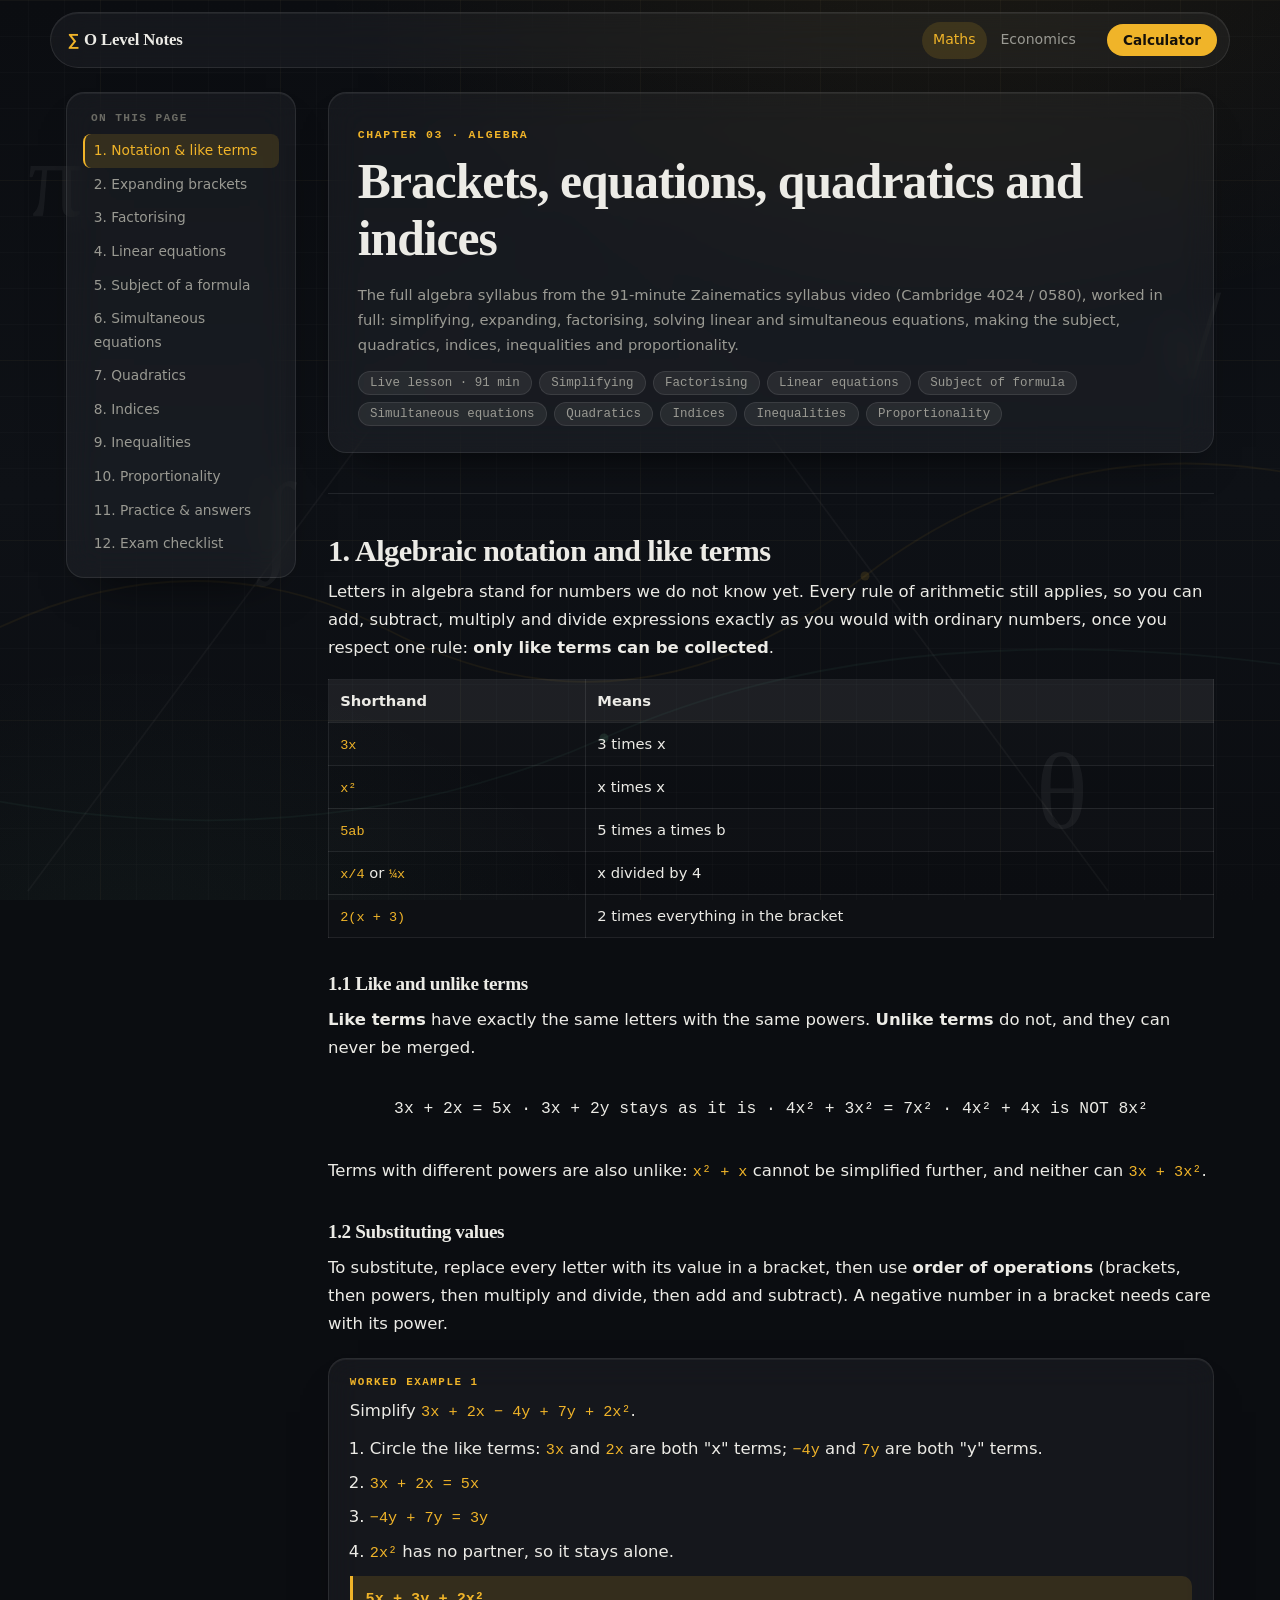
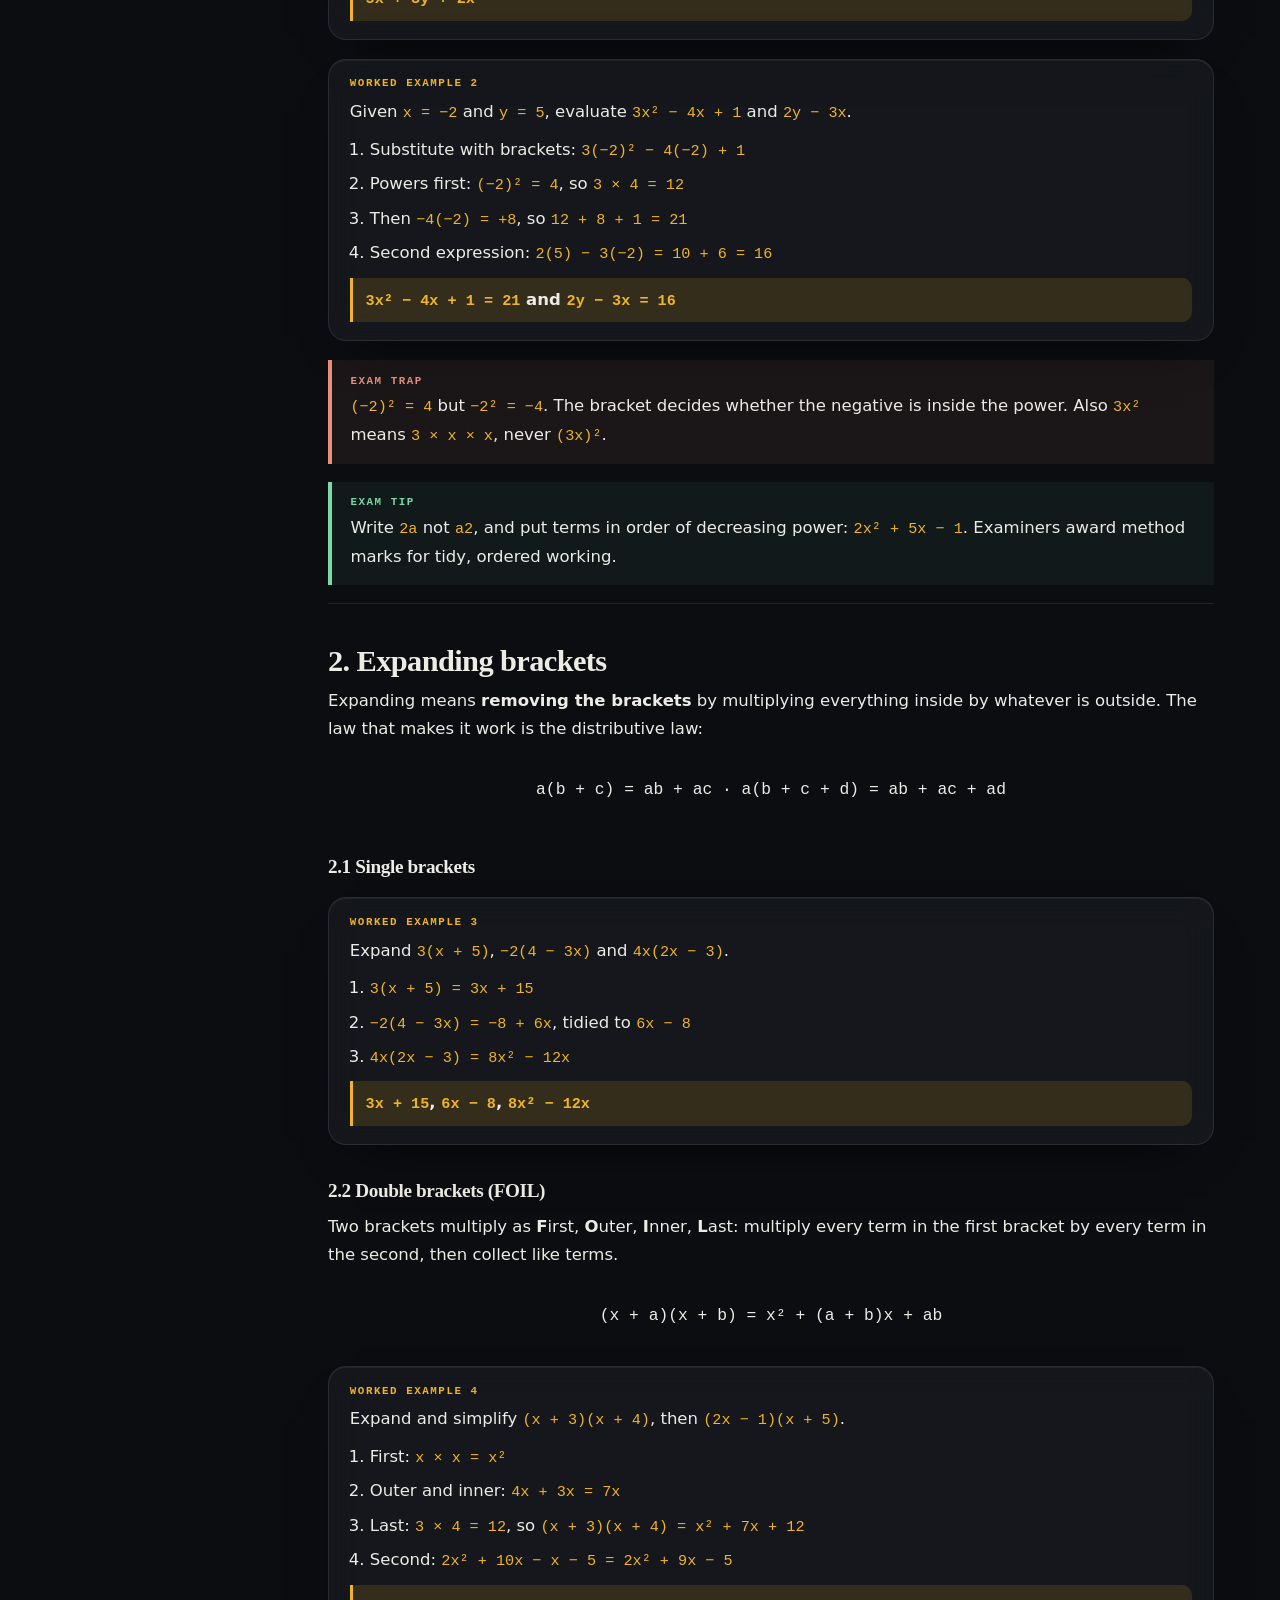
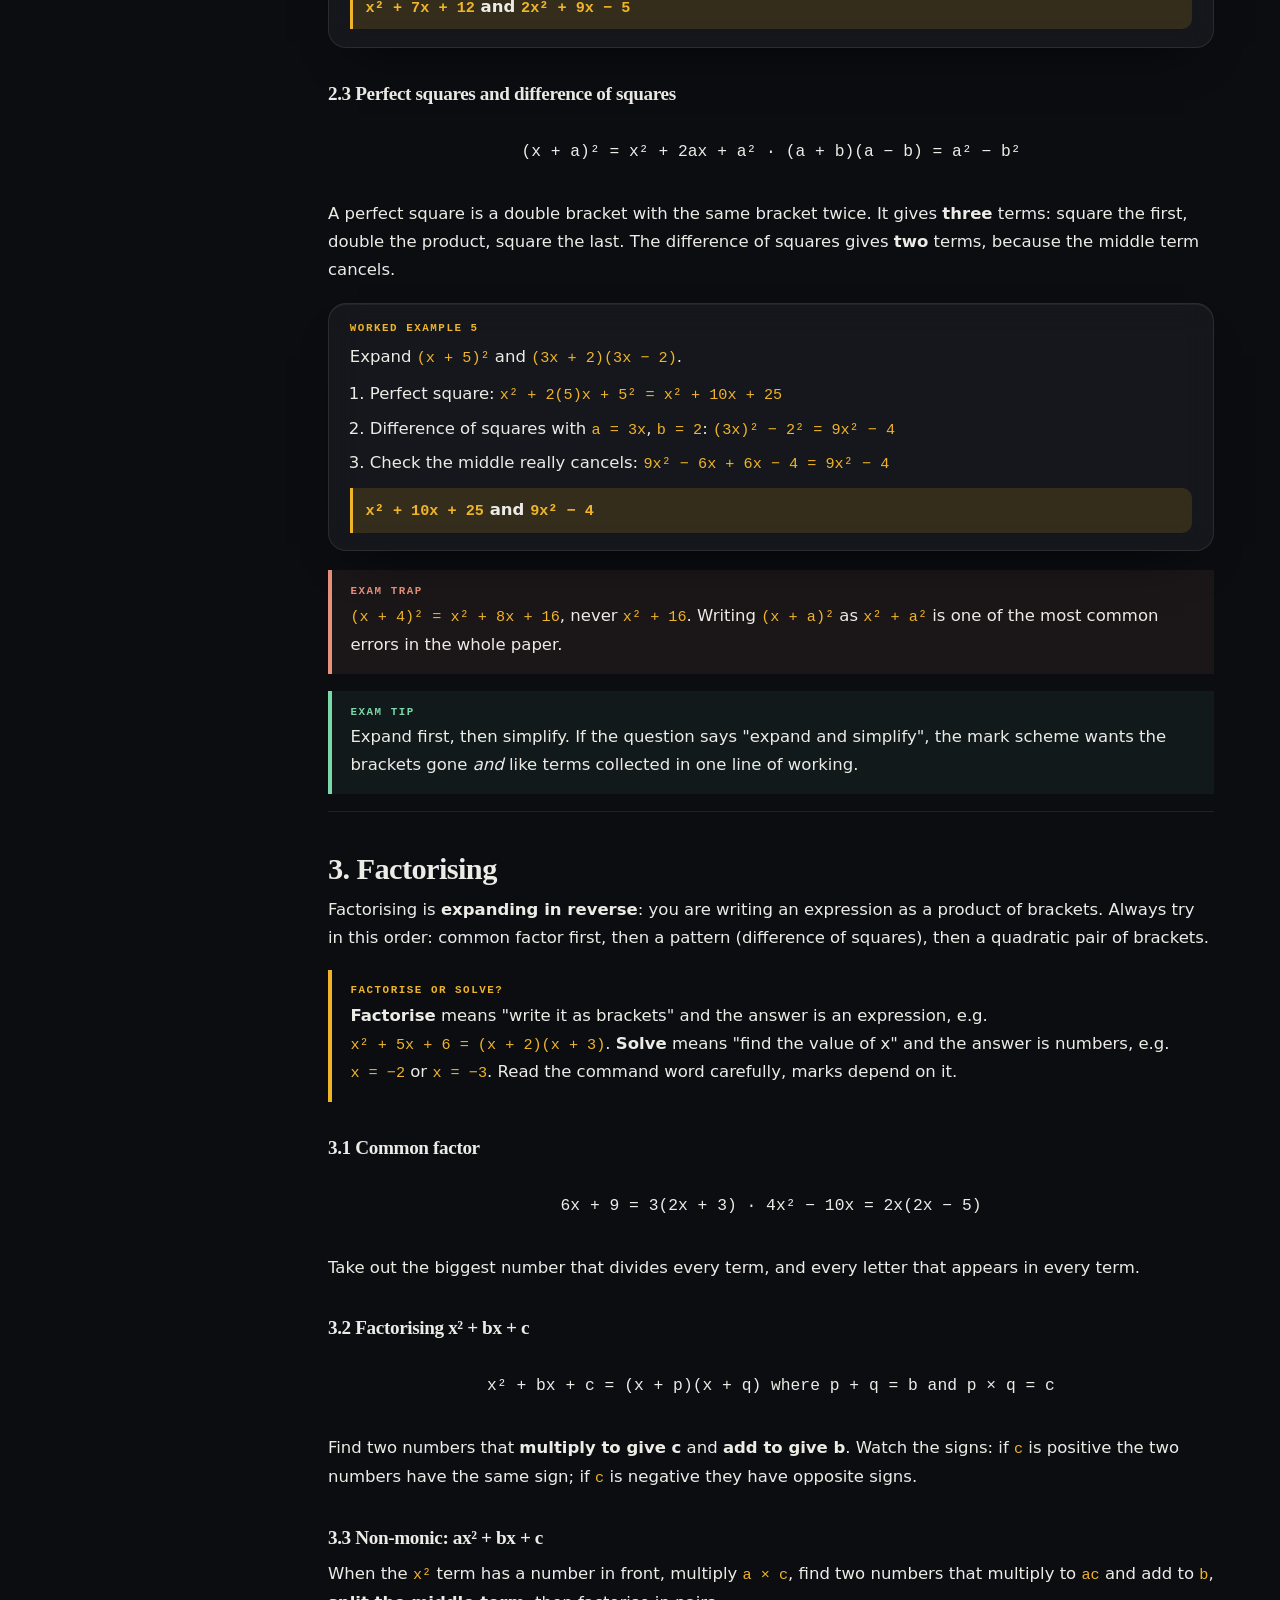
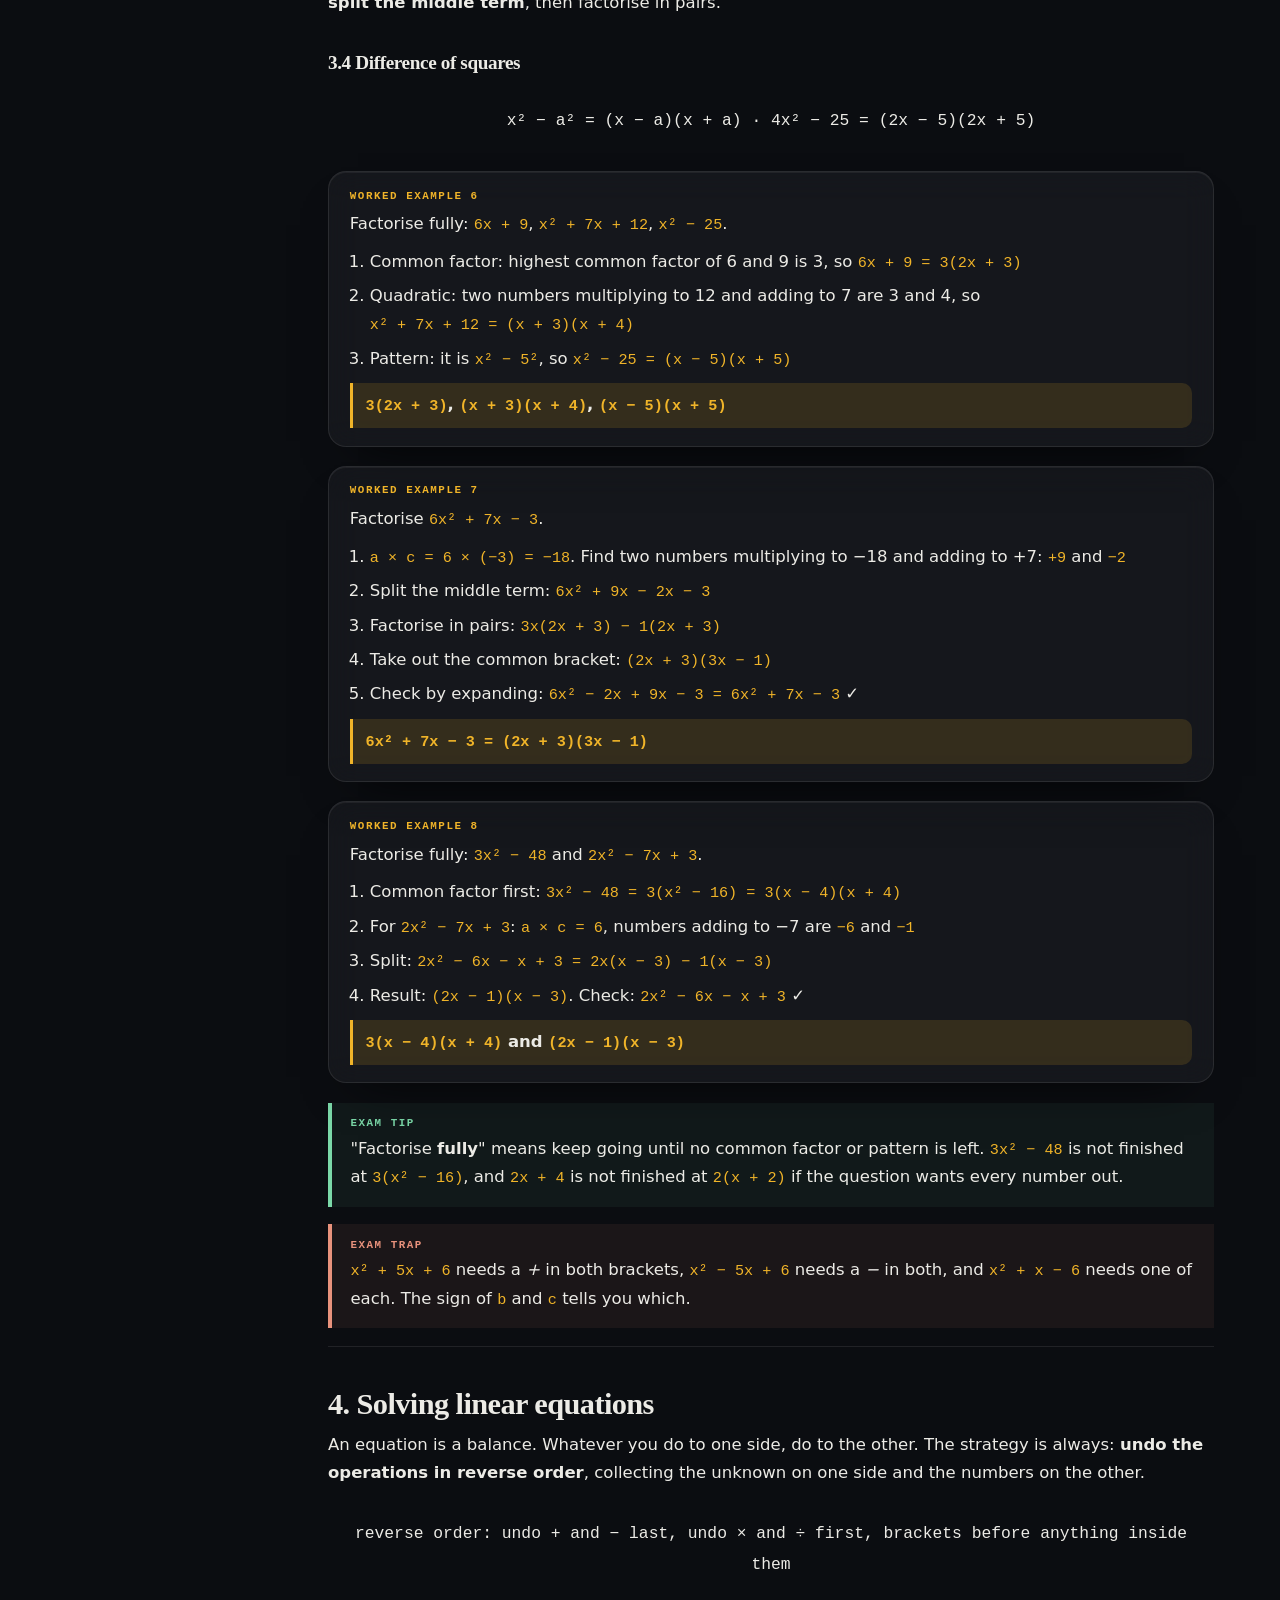
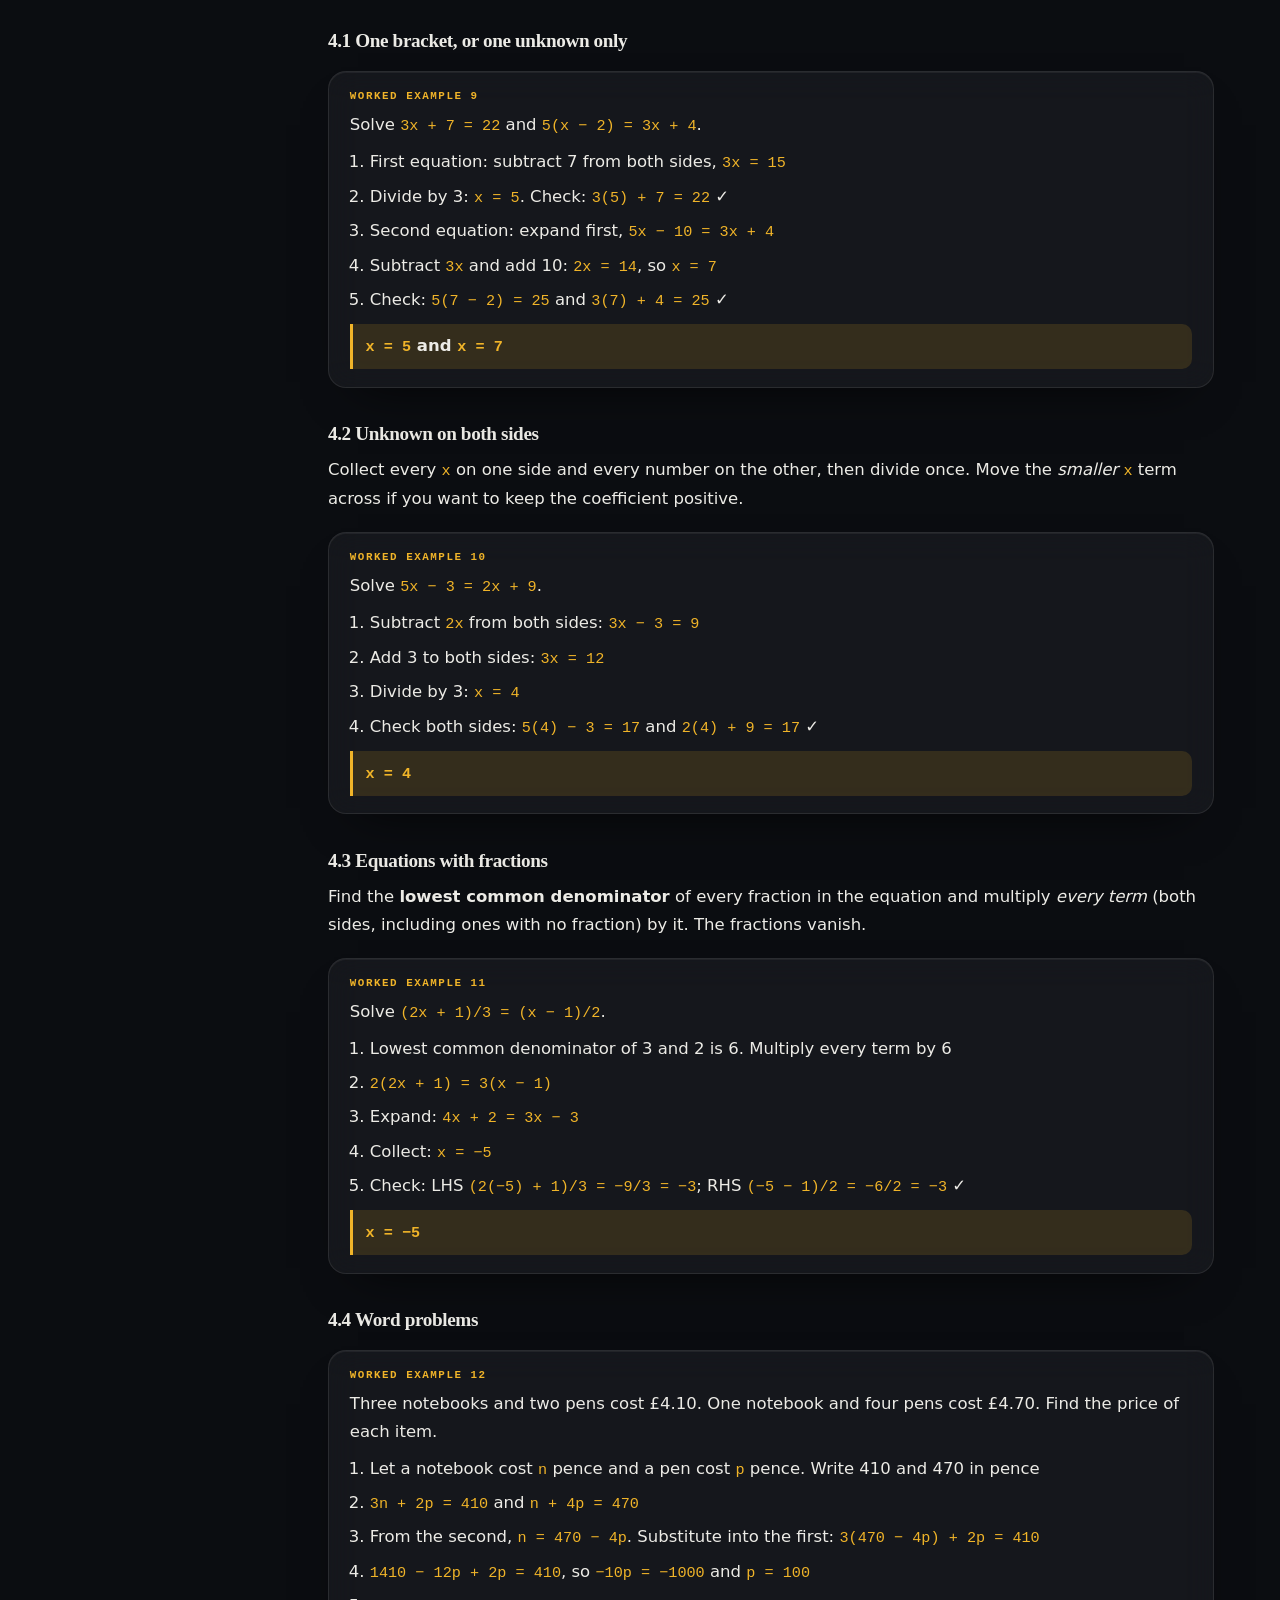
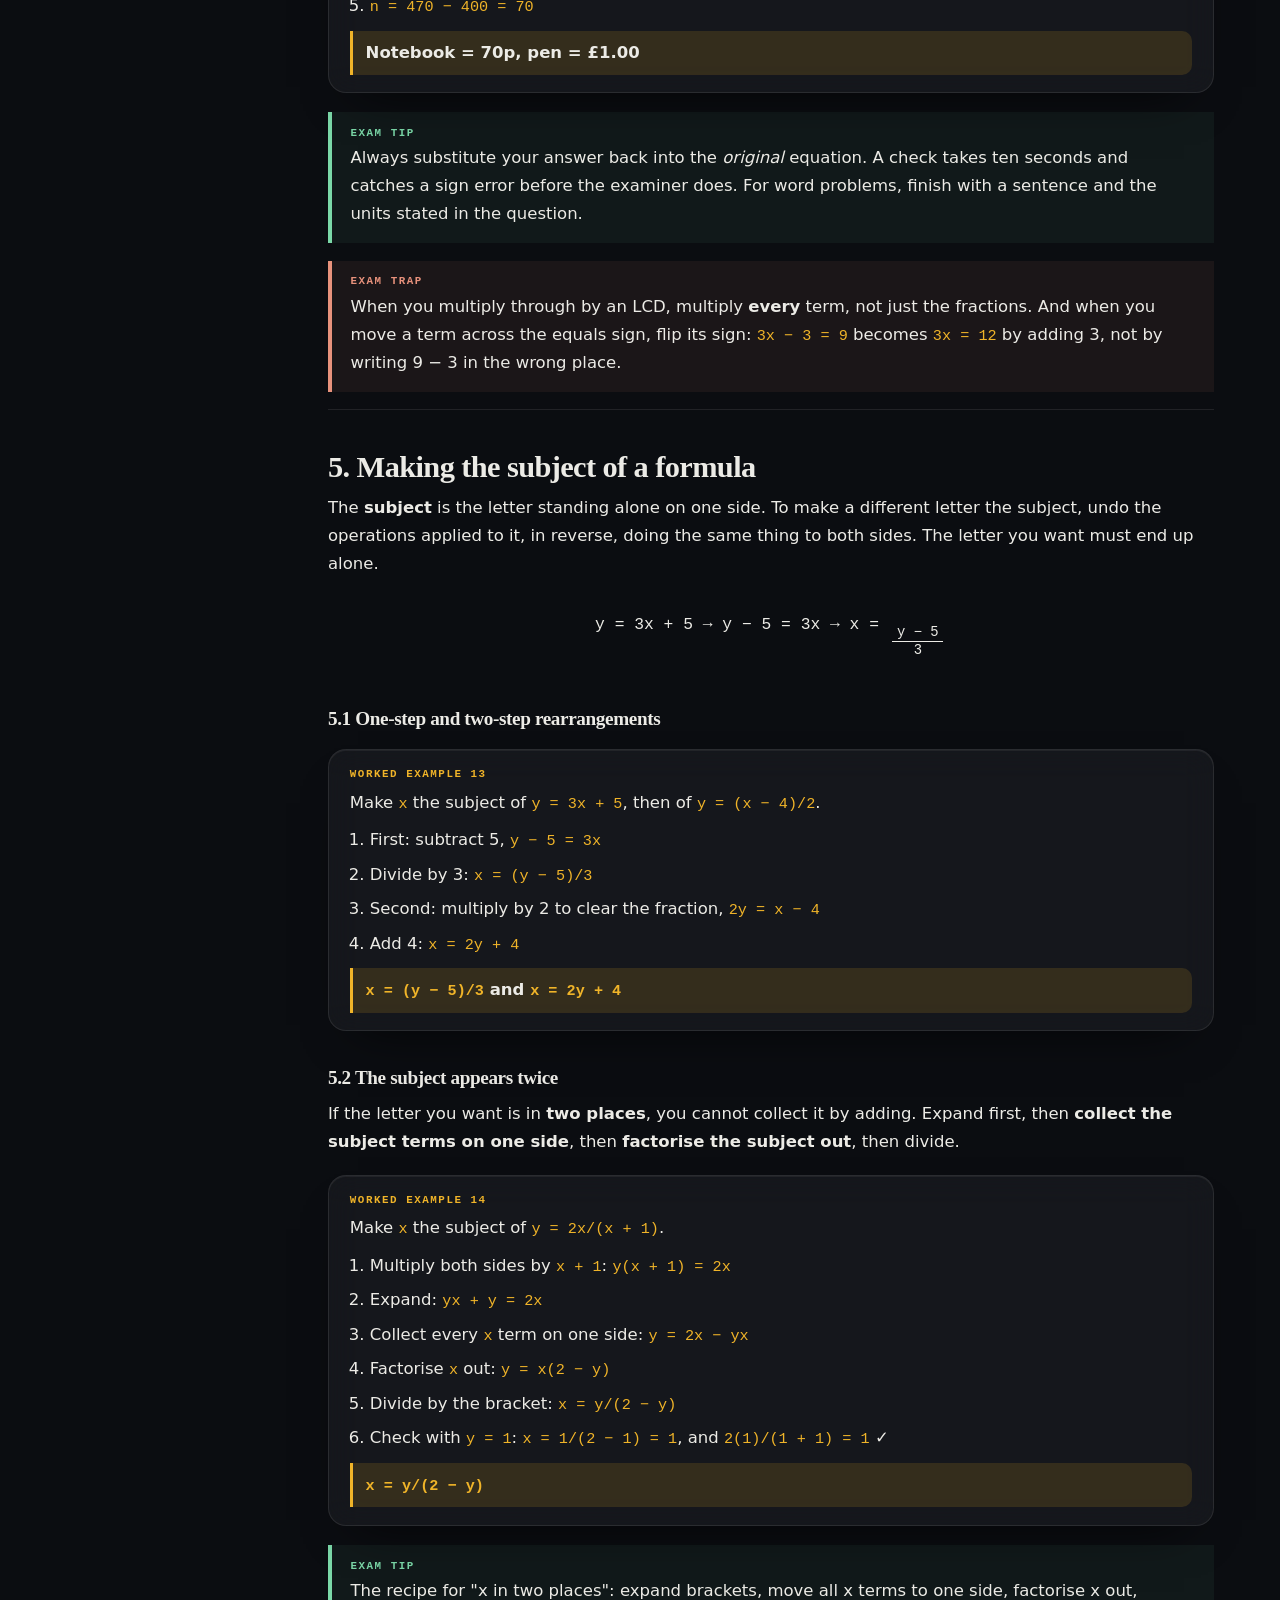
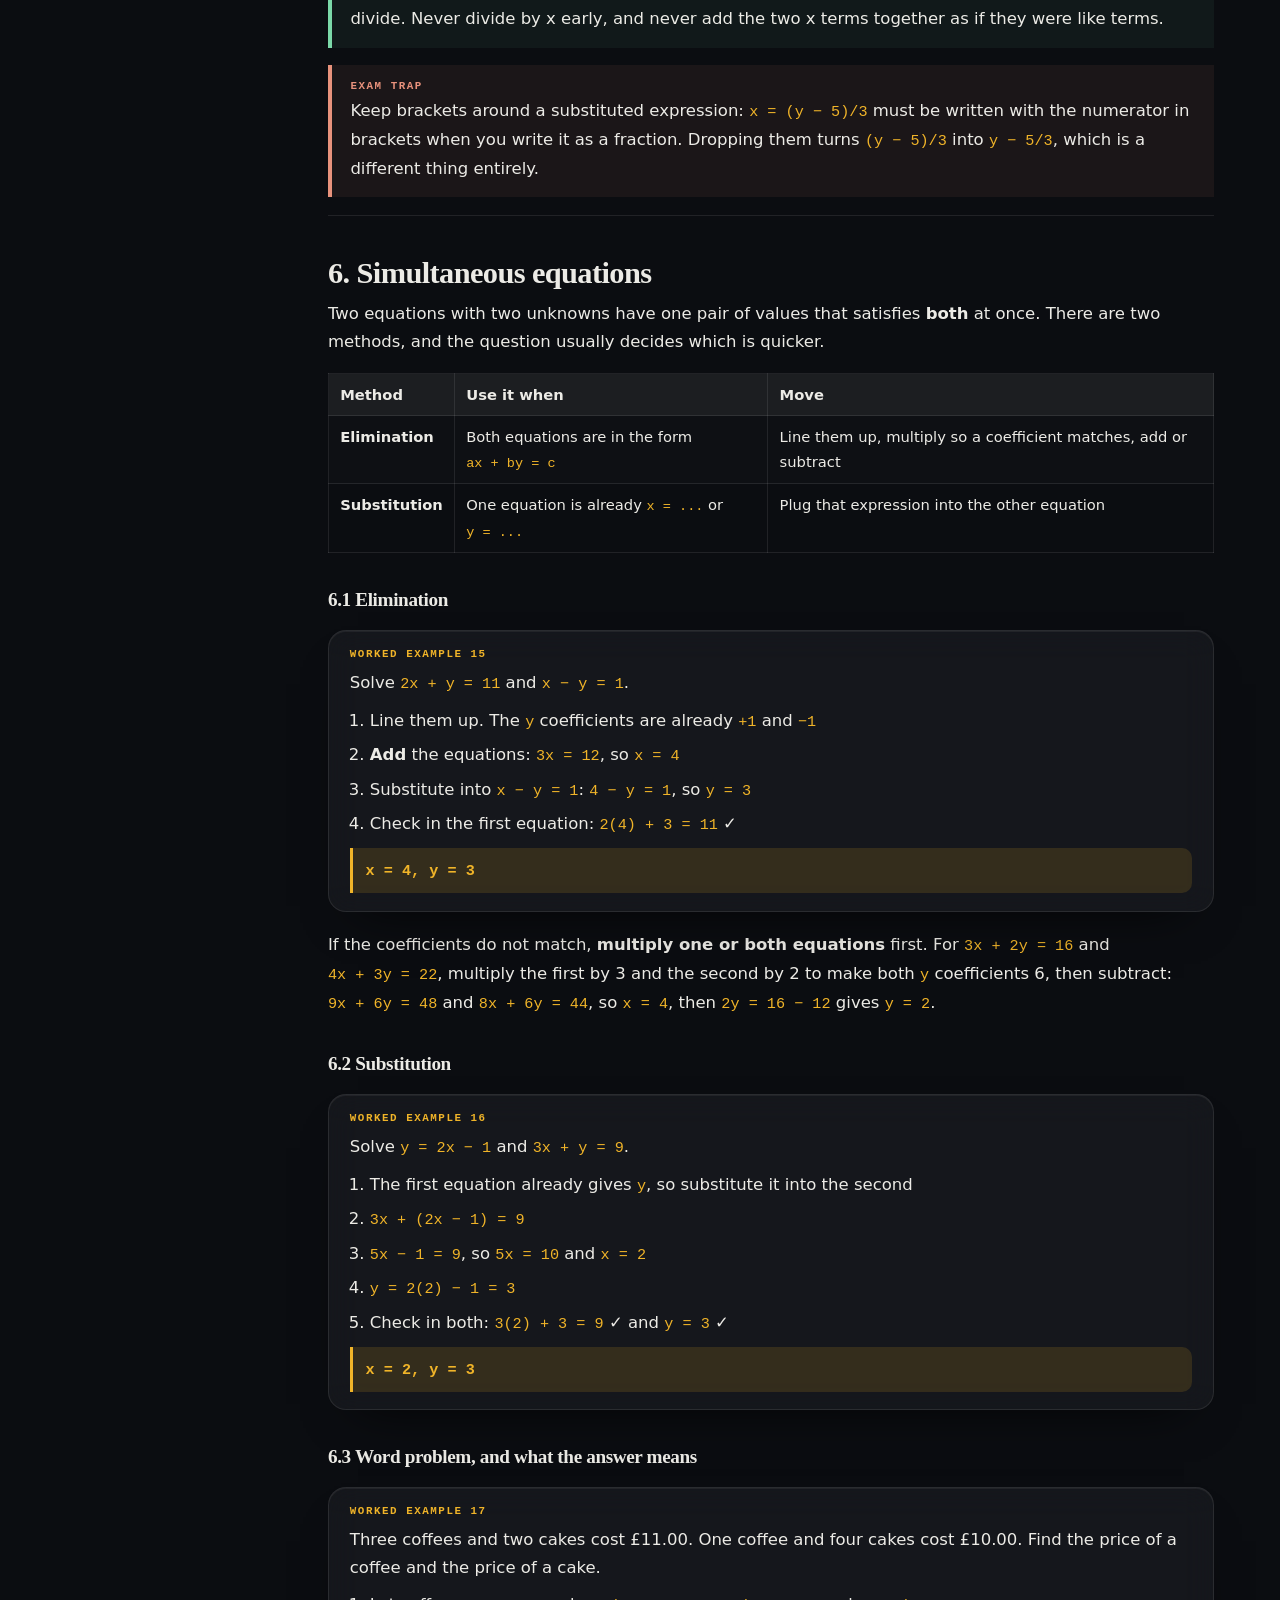
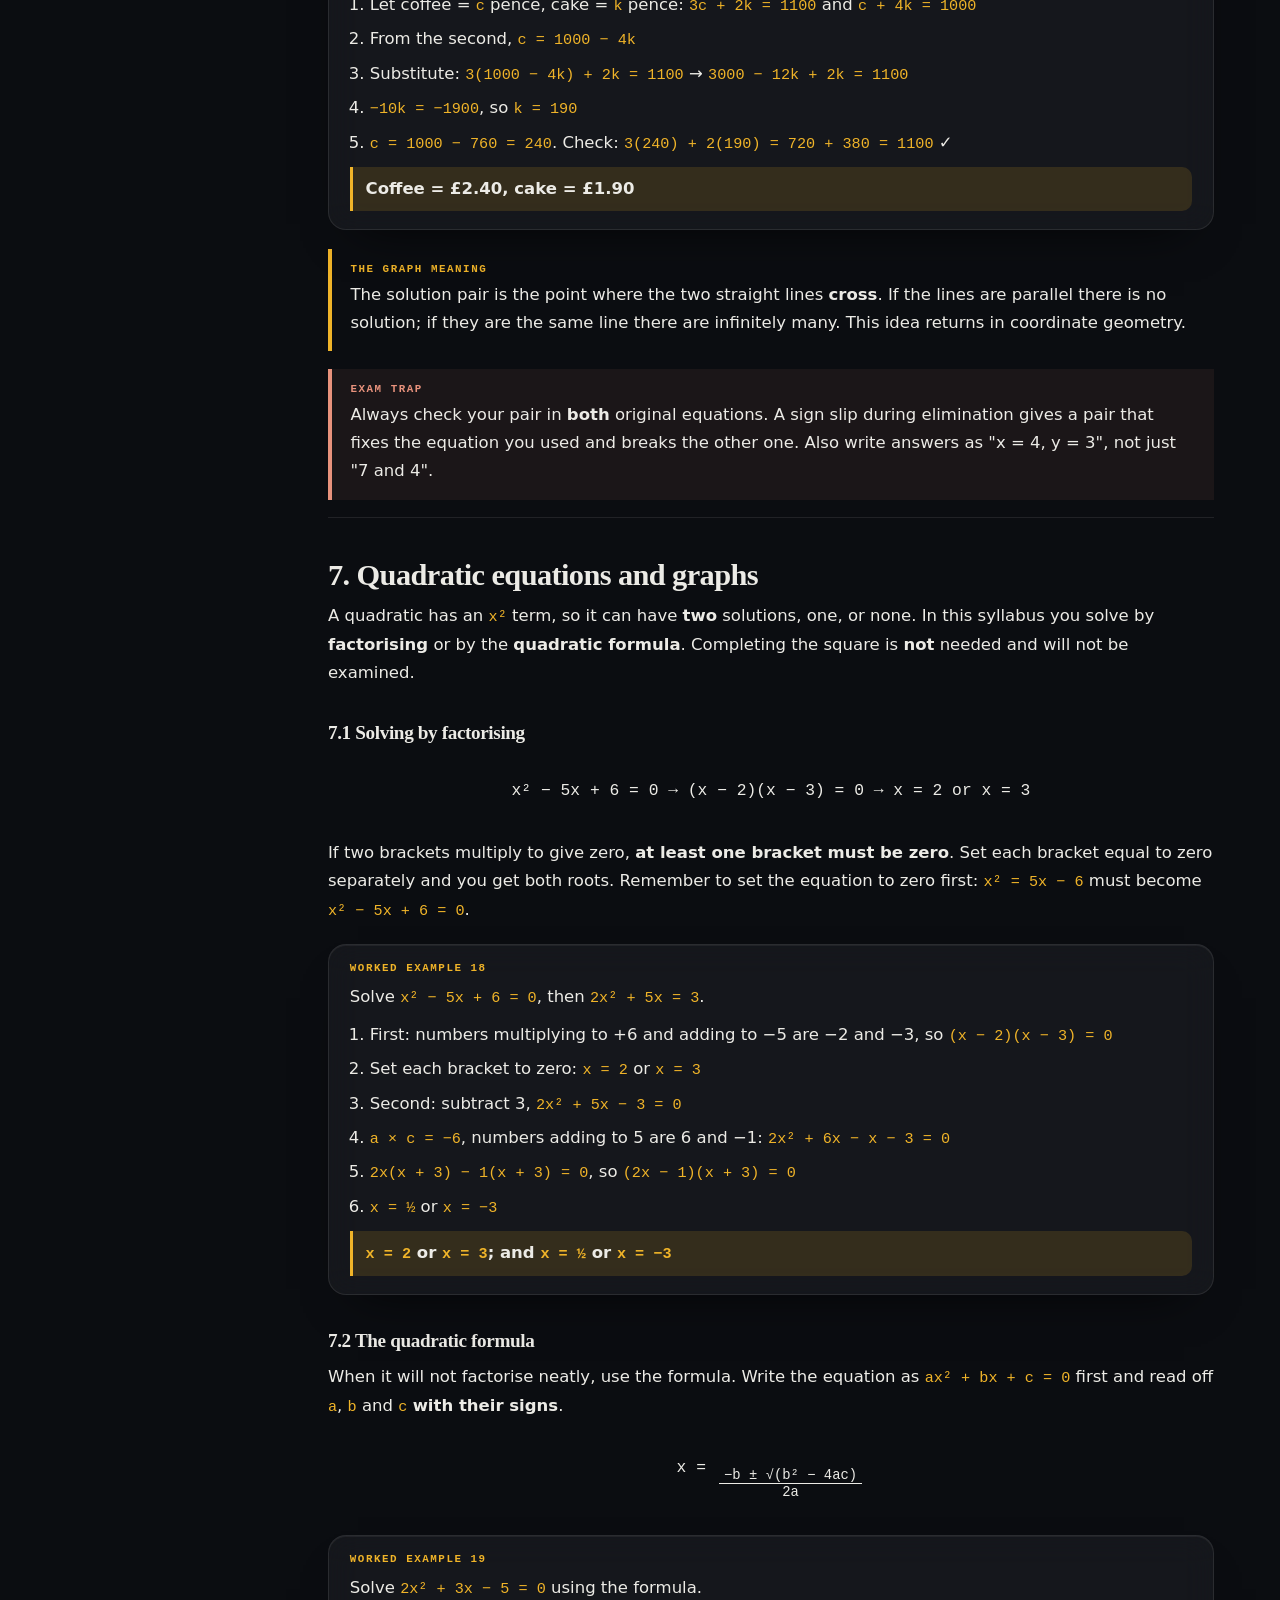
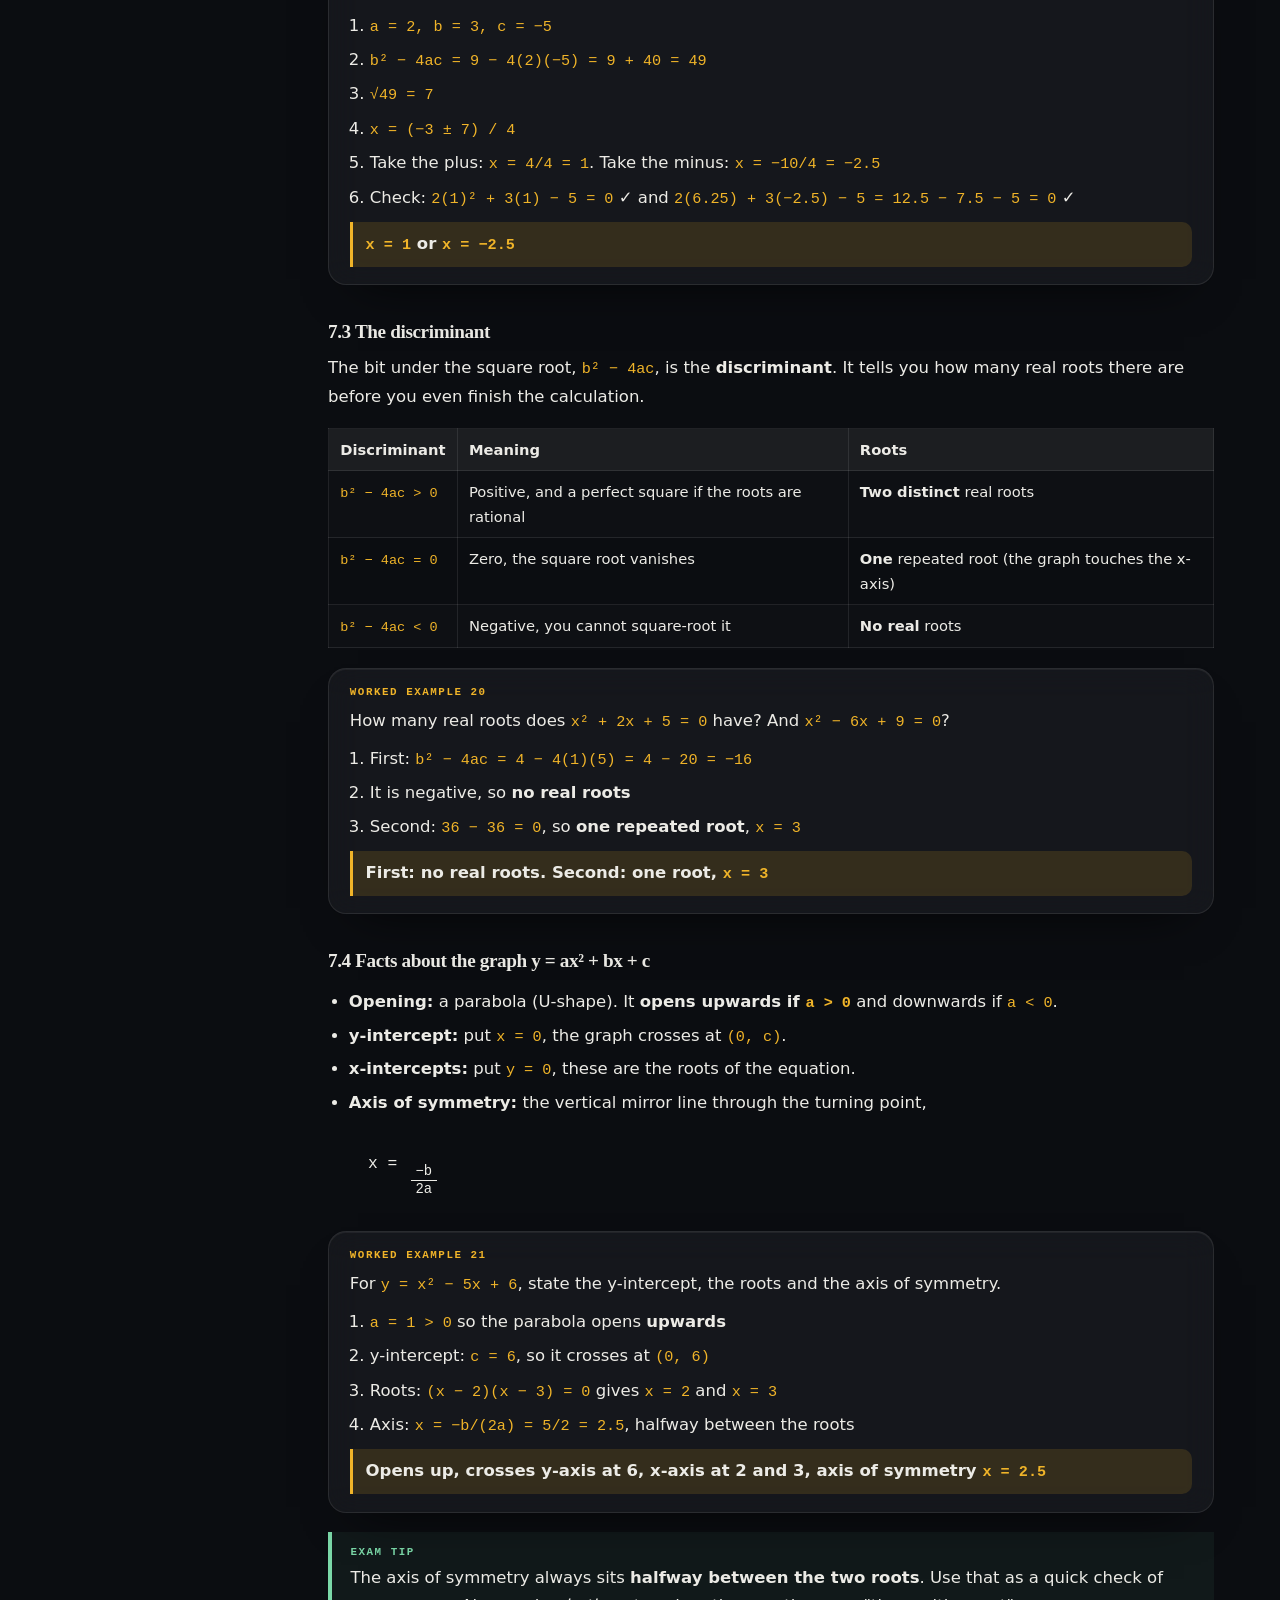
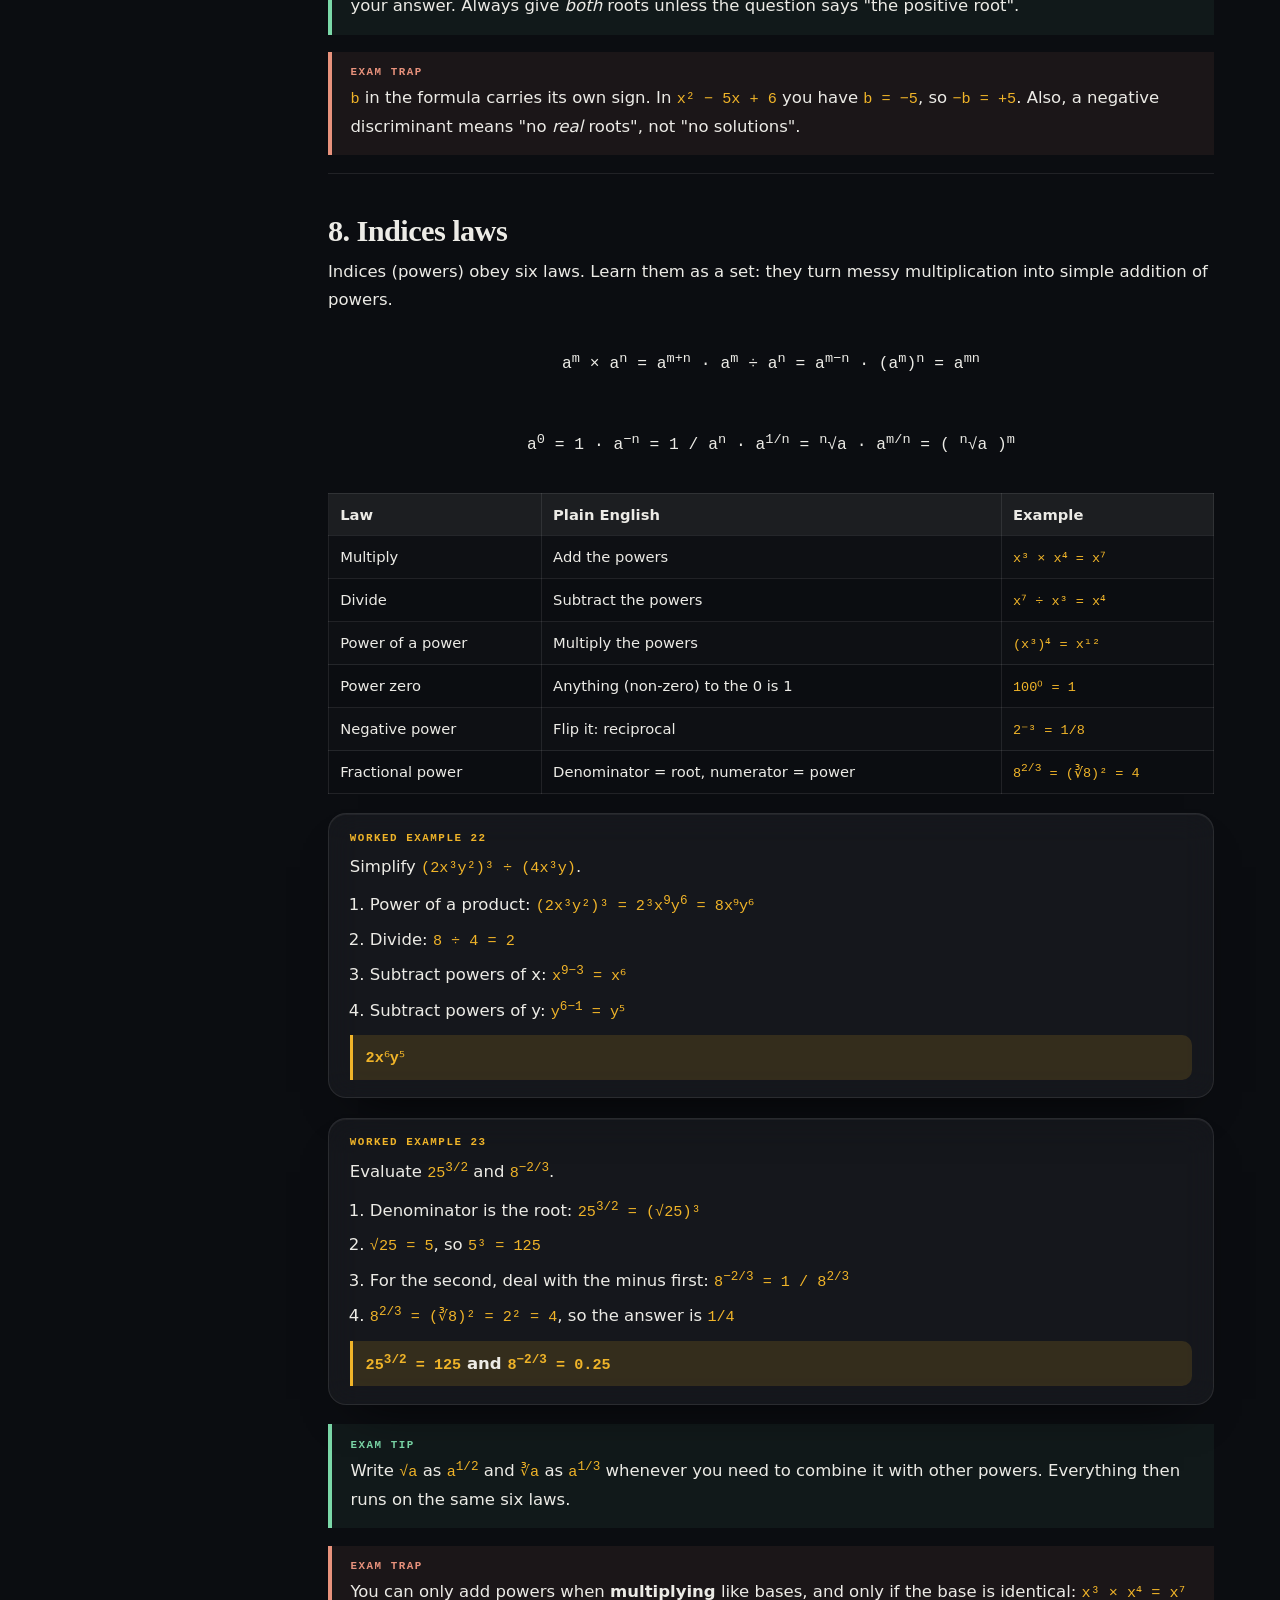
==== commit 0cbbb36e: "Replace with full O Level notes site: subject hub, maths and economics chapters" ====
--- a/algebra.html
+++ b/algebra.html
@@ -13,12 +13,10 @@
 <body>
 
 <header class="nav glass">
-  <a class="brand" href="index.html"><span class="mark">∑</span><span class="word">Maths Notes</span></a>
+  <a class="brand" href="index.html"><span class="mark">∑</span><span class="word">O Level Notes</span></a>
   <nav class="nav-links">
-    <a href="statistics.html">Statistics</a>
-    <a href="trigonometry.html">Trigonometry</a>
-    <a href="algebra.html" aria-current="page">Algebra</a>
-    <a href="coordinate-geometry.html">Coordinate Geometry</a>
+    <a href="maths.html" aria-current="page">Maths</a>
+    <a href="economics.html">Economics</a>
   </nav>
   <button class="nav-calc" data-calc-open>Calculator</button>
 </header>
@@ -651,7 +649,7 @@
 
 <footer class="site-footer">
   <span>Chapter 03 · Algebra</span>
-  <span><a href="index.html">All chapters</a> · Next: <a href="coordinate-geometry.html">Coordinate Geometry</a></span>
+  <span><a href="maths.html">All maths chapters</a> · Next: <a href="coordinate-geometry.html">Coordinate Geometry</a></span>
 </footer>
 
 <script src="js/site.js"></script>
--- a/css/site.css
+++ b/css/site.css
@@ -0,0 +1,642 @@
+:root {
+  --bg: #0b0d11;
+  --bg-2: #10141a;
+  --ink: #ecebe6;
+  --muted: #9a9a93;
+  --faint: #6b6b64;
+  --accent: #f0b429;
+  --accent-dim: rgba(240, 180, 41, 0.14);
+  --good: #7bd8a8;
+  --warn: #e8927c;
+  --glass: rgba(255, 255, 255, 0.045);
+  --glass-strong: rgba(255, 255, 255, 0.07);
+  --line: rgba(255, 255, 255, 0.09);
+  --radius: 18px;
+  --display: "Fraunces", Georgia, serif;
+  --body: "Hanken Grotesk", system-ui, sans-serif;
+  --mono: "JetBrains Mono", ui-monospace, Consolas, monospace;
+  --ease-out: cubic-bezier(0.23, 1, 0.32, 1);
+  --ease-io: cubic-bezier(0.77, 0, 0.175, 1);
+}
+
+* { box-sizing: border-box; }
+html { scroll-behavior: smooth; scroll-padding-top: 6rem; }
+body {
+  margin: 0;
+  font: 16.5px/1.7 var(--body);
+  color: var(--ink);
+  background: var(--bg);
+  min-height: 100dvh;
+  -webkit-text-size-adjust: 100%;
+  overflow-x: clip;
+}
+
+body::before {
+  content: "";
+  position: fixed;
+  inset: 0;
+  z-index: -2;
+  background:
+    url("bg.svg") center / cover no-repeat,
+    radial-gradient(1100px 700px at 75% -10%, rgba(240, 180, 41, 0.07), transparent 60%),
+    radial-gradient(900px 600px at 10% 110%, rgba(123, 216, 168, 0.05), transparent 55%),
+    linear-gradient(180deg, #0b0d11 0%, #0e1116 55%, #0b0d11 100%);
+}
+
+::selection { background: var(--accent); color: #14100a; }
+
+/* ---------- glass ---------- */
+.glass {
+  background: var(--glass);
+  backdrop-filter: blur(16px) saturate(1.25);
+  -webkit-backdrop-filter: blur(16px) saturate(1.25);
+  border: 1px solid var(--line);
+  border-radius: var(--radius);
+  box-shadow:
+    inset 0 1px 0 rgba(255, 255, 255, 0.06),
+    0 24px 48px -30px rgba(0, 0, 0, 0.85);
+}
+
+/* ---------- nav ---------- */
+.nav {
+  position: sticky;
+  top: 0.75rem;
+  z-index: 50;
+  margin: 0.75rem auto 0;
+  max-width: 1180px;
+  width: calc(100% - 2rem);
+  display: flex;
+  align-items: center;
+  gap: 1.25rem;
+  padding: 0.55rem 0.75rem 0.55rem 1.1rem;
+  border-radius: 999px;
+}
+.nav .brand {
+  font: 600 1.05rem var(--display);
+  color: var(--ink);
+  text-decoration: none;
+  letter-spacing: -0.01em;
+  white-space: nowrap;
+}
+.nav .brand .mark {
+  color: var(--accent);
+  font-family: var(--mono);
+  margin-right: 0.35rem;
+}
+.nav-links {
+  display: flex;
+  gap: 0.15rem;
+  margin-left: auto;
+  min-width: 0;
+  overflow-x: auto;
+  scrollbar-width: none;
+}
+.nav-links::-webkit-scrollbar { display: none; }
+.nav-links a {
+  color: var(--muted);
+  text-decoration: none;
+  font-size: 0.88rem;
+  font-weight: 500;
+  padding: 0.4rem 0.7rem;
+  border-radius: 999px;
+  white-space: nowrap;
+  transition: color 160ms ease, background 160ms ease;
+}
+.nav-links a:hover { color: var(--ink); background: var(--glass-strong); }
+.nav-links a[aria-current="page"] { color: var(--accent); background: var(--accent-dim); }
+.nav-calc {
+  font: 600 0.85rem var(--body);
+  color: #14100a;
+  background: var(--accent);
+  border: 0;
+  border-radius: 999px;
+  padding: 0.5rem 1rem;
+  cursor: pointer;
+  transition: transform 160ms ease-out, filter 160ms ease;
+}
+.nav-calc:hover { filter: brightness(1.08); }
+.nav-calc:active { transform: scale(0.96); }
+
+/* ---------- type ---------- */
+h1, h2, h3 { font-family: var(--display); font-weight: 650; letter-spacing: -0.02em; line-height: 1.15; }
+h1 { font-size: clamp(2.4rem, 6vw, 4.2rem); margin: 0.4rem 0 0.9rem; font-variation-settings: "opsz" 96; }
+.chapter h1 { font-size: clamp(2.1rem, 4.5vw, 3.1rem); }
+h2 {
+  font-size: clamp(1.5rem, 2.6vw, 1.9rem);
+  margin: 0;
+  padding-top: 2.5rem;
+}
+h3 { font-size: 1.2rem; margin: 2.2rem 0 0.7rem; }
+h4 { font-size: 1rem; margin: 1.6rem 0 0.5rem; font-weight: 650; }
+p { margin: 0.55rem 0; }
+a { color: var(--accent); }
+.eyebrow {
+  font: 600 0.72rem var(--mono);
+  letter-spacing: 0.14em;
+  text-transform: uppercase;
+  color: var(--accent);
+}
+.lede { color: var(--muted); font-size: 1.08rem; max-width: 62ch; }
+.small { font-size: 0.86rem; color: var(--muted); }
+
+/* ---------- layout ---------- */
+.page {
+  max-width: 1180px;
+  margin: 0 auto;
+  padding: 1.5rem 1rem 5rem;
+  display: grid;
+  grid-template-columns: 230px minmax(0, 1fr);
+  gap: 2rem;
+  align-items: start;
+}
+.wide { max-width: 1180px; margin: 0 auto; padding: 2rem 1rem 5rem; }
+
+/* ---------- toc ---------- */
+.toc {
+  position: sticky;
+  top: 5.5rem;
+  padding: 1rem;
+  max-height: calc(100vh - 7rem);
+  overflow-y: auto;
+}
+.toc .toc-title {
+  font: 600 0.7rem var(--mono);
+  letter-spacing: 0.12em;
+  text-transform: uppercase;
+  color: var(--faint);
+  margin: 0.2rem 0 0.6rem 0.5rem;
+}
+.toc a {
+  display: block;
+  color: var(--muted);
+  text-decoration: none;
+  font-size: 0.86rem;
+  padding: 0.32rem 0.55rem;
+  border-radius: 8px;
+  border-left: 2px solid transparent;
+  transition: color 160ms ease, background 160ms ease, border-color 160ms ease;
+}
+.toc a:hover { color: var(--ink); background: var(--glass-strong); }
+.toc a.active {
+  color: var(--accent);
+  border-left-color: var(--accent);
+  background: var(--accent-dim);
+}
+
+/* ---------- chapter ---------- */
+.chapter { min-width: 0; }
+.chapter section { margin-bottom: 0.5rem; }
+.chapter section > h2 { border-top: 1px solid var(--line); }
+.chapter-hero { padding: 1.6rem 1.8rem; margin-bottom: 2.5rem; }
+.chapter-hero .meta { color: var(--muted); font-size: 0.92rem; margin-top: 0.4rem; }
+
+.chips { display: flex; flex-wrap: wrap; gap: 0.45rem; margin-top: 0.9rem; }
+.chip {
+  font: 500 0.78rem var(--mono);
+  color: var(--muted);
+  background: var(--glass-strong);
+  border: 1px solid var(--line);
+  border-radius: 999px;
+  padding: 0.25rem 0.7rem;
+  text-decoration: none;
+  transition: color 160ms ease, border-color 160ms ease, transform 160ms ease-out;
+}
+a.chip:hover { color: var(--accent); border-color: rgba(240, 180, 41, 0.4); }
+a.chip:active { transform: scale(0.97); }
+
+/* ---------- home hero ---------- */
+.hero {
+  position: relative;
+  overflow: hidden;
+  padding: clamp(2.5rem, 7vw, 5rem) clamp(1.4rem, 4vw, 3.5rem) clamp(2.2rem, 5vw, 3.5rem);
+  margin-bottom: 2.5rem;
+}
+.hero .hero-curve {
+  position: absolute;
+  right: -4%;
+  bottom: -18%;
+  width: min(620px, 70%);
+  opacity: 0.5;
+  pointer-events: none;
+}
+.hero p.lede { margin-bottom: 1.6rem; }
+.hero-stats { display: flex; gap: 2rem; flex-wrap: wrap; margin-top: 2rem; }
+.hero-stats div strong {
+  display: block;
+  font: 650 1.6rem var(--display);
+  color: var(--accent);
+}
+.hero-stats div span { font-size: 0.82rem; color: var(--muted); }
+
+/* ---------- cards ---------- */
+.grid-cards {
+  display: grid;
+  grid-template-columns: repeat(auto-fit, minmax(250px, 1fr));
+  gap: 1.1rem;
+}
+.card {
+  position: relative;
+  overflow: hidden;
+  display: block;
+  padding: 1.4rem 1.4rem 1.2rem;
+  text-decoration: none;
+  color: var(--ink);
+  transition: transform 220ms var(--ease-out), border-color 220ms ease, background 220ms ease;
+}
+@media (hover: hover) and (pointer: fine) {
+  .card:hover { transform: translateY(-4px); border-color: rgba(240, 180, 41, 0.35); background: var(--glass-strong); }
+}
+.card:active { transform: translateY(-1px) scale(0.99); }
+.card .num {
+  font: 600 0.72rem var(--mono);
+  color: var(--accent);
+  letter-spacing: 0.12em;
+}
+.card h3 { margin: 0.35rem 0 0.4rem; font-size: 1.35rem; }
+.card p { color: var(--muted); font-size: 0.9rem; margin: 0; }
+.card .card-visual { display: block; width: 100%; height: 84px; margin-top: 1rem; }
+.card .card-visual path,
+.card .card-visual line,
+.card .card-visual polyline { vector-effect: non-scaling-stroke; }
+
+/* svg draw-in */
+.draw path.stroke, .draw line.stroke, .draw polyline.stroke, .draw circle.stroke {
+  stroke-dasharray: 600;
+  stroke-dashoffset: 600;
+}
+.draw.in path.stroke, .draw.in line.stroke, .draw.in polyline.stroke, .draw.in circle.stroke {
+  animation: draw 1.5s var(--ease-out) forwards;
+}
+.draw.in .d1 { animation-delay: 0.15s; }
+.draw.in .d2 { animation-delay: 0.45s; }
+.draw.in .d3 { animation-delay: 0.75s; }
+@keyframes draw { to { stroke-dashoffset: 0; } }
+.dot-pop { opacity: 0; }
+.draw.in .dot-pop { animation: pop 500ms var(--ease-out) forwards; }
+.draw.in .dot-pop.p1 { animation-delay: 0.5s; }
+.draw.in .dot-pop.p2 { animation-delay: 0.65s; }
+.draw.in .dot-pop.p3 { animation-delay: 0.8s; }
+.draw.in .dot-pop.p4 { animation-delay: 0.95s; }
+.draw.in .dot-pop.p5 { animation-delay: 1.1s; }
+@keyframes pop { from { opacity: 0; transform: translateY(4px); } to { opacity: 1; transform: none; } }
+
+/* ---------- content components ---------- */
+.m { font-family: var(--mono); font-size: 0.92em; color: var(--accent); white-space: nowrap; }
+.formula {
+  margin: 1.1rem 0;
+  padding: 0.9rem 1.2rem;
+  text-align: center;
+}
+.formula code {
+  font: 500 1.02rem/1.9 var(--mono);
+  color: var(--ink);
+}
+.formula .label, .example .label, .box .label, .fig .label {
+  display: block;
+  font: 700 0.68rem var(--mono);
+  letter-spacing: 0.14em;
+  text-transform: uppercase;
+  color: var(--accent);
+  margin-bottom: 0.35rem;
+  text-align: left;
+}
+.frac {
+  display: inline-flex;
+  flex-direction: column;
+  vertical-align: -0.5em;
+  text-align: center;
+  line-height: 1.2;
+  margin: 0 0.25em;
+  font-size: 0.85em;
+}
+.frac > span:first-child { border-bottom: 1.5px solid currentColor; padding: 0 0.35em; }
+.frac > span:last-child { padding: 0 0.35em; }
+
+.example { margin: 1.2rem 0; padding: 1.1rem 1.3rem; }
+.example .steps { margin: 0.5rem 0 0.4rem; padding-left: 1.25rem; }
+.example .steps li { margin: 0.35rem 0; }
+.example .answer {
+  margin: 0.6rem 0 0;
+  padding: 0.5rem 0.8rem;
+  border-left: 3px solid var(--accent);
+  background: var(--accent-dim);
+  border-radius: 0 10px 10px 0;
+  font-weight: 550;
+}
+
+.box { margin: 1.1rem 0; padding: 0.9rem 1.15rem; border-left: 4px solid var(--accent); }
+.box.good { border-left-color: var(--good); background: rgba(123, 216, 168, 0.06); }
+.box.warn { border-left-color: var(--warn); background: rgba(232, 146, 124, 0.07); }
+.box.good .label { color: var(--good); }
+.box.warn .label { color: var(--warn); }
+.box p { font-size: 0.94rem; }
+
+table { width: 100%; border-collapse: collapse; margin: 1.1rem 0; font-size: 0.92rem; }
+.tscroll { overflow-x: auto; margin: 1.1rem 0; max-width: 100%; -webkit-overflow-scrolling: touch; }
+.tscroll table { margin: 0; }
+th, td { border: 1px solid var(--line); padding: 0.5rem 0.7rem; text-align: left; vertical-align: top; }
+th { background: var(--glass-strong); font-weight: 650; }
+tr:nth-child(even) td { background: rgba(255, 255, 255, 0.015); }
+
+ul, ol { padding-left: 1.3rem; }
+li { margin: 0.3rem 0; }
+strong { font-weight: 650; }
+
+.practice { margin-top: 1rem; }
+.q { margin: 0.55rem 0; padding: 0.7rem 1rem; }
+.q summary {
+  cursor: pointer;
+  font-weight: 550;
+  list-style: none;
+  display: flex;
+  gap: 0.6rem;
+  align-items: baseline;
+  border-radius: 8px;
+  transition: opacity 140ms ease;
+}
+.q summary:active { opacity: 0.65; }
+.q summary::-webkit-details-marker { display: none; }
+.q summary::before {
+  content: "Q";
+  font: 700 0.68rem var(--mono);
+  color: var(--accent);
+  background: var(--accent-dim);
+  border-radius: 6px;
+  padding: 0.15rem 0.4rem;
+  flex: none;
+}
+.q[open] summary { margin-bottom: 0.5rem; }
+.q .ans { font-size: 0.93rem; color: var(--muted); border-top: 1px dashed var(--line); padding-top: 0.5rem; }
+.q .ans strong { color: var(--ink); }
+
+/* ---------- figures ---------- */
+.fig { margin: 1.3rem 0; padding: 1.1rem 1.3rem; }
+.fig svg { display: block; width: 100%; max-width: 480px; height: auto; margin: 0.5rem auto 0; }
+.fig figcaption { font-size: 0.82rem; color: var(--muted); text-align: center; margin-top: 0.6rem; }
+.fig svg text { font-family: var(--mono); }
+
+/* ---------- mcq ---------- */
+.mcq-set { margin-top: 1rem; display: grid; gap: 0.9rem; }
+.mcq { padding: 1rem 1.2rem; }
+.mcq-q { margin: 0 0 0.7rem; font-weight: 550; }
+.mcq-tag {
+  font: 700 0.66rem var(--mono);
+  letter-spacing: 0.1em;
+  color: var(--accent);
+  background: var(--accent-dim);
+  border-radius: 6px;
+  padding: 0.15rem 0.45rem;
+  margin-right: 0.5rem;
+  text-transform: uppercase;
+}
+.mcq-opts { display: grid; gap: 0.45rem; }
+.mcq-opts button {
+  font: 500 0.92rem/1.5 var(--body);
+  color: var(--ink);
+  text-align: left;
+  background: var(--glass-strong);
+  border: 1px solid var(--line);
+  border-radius: 10px;
+  padding: 0.5rem 0.8rem;
+  cursor: pointer;
+  display: flex;
+  align-items: baseline;
+  gap: 0.6rem;
+  transition: transform 140ms ease-out, border-color 160ms ease, background 160ms ease;
+}
+.mcq-opts button::before {
+  content: attr(data-opt);
+  font: 700 0.7rem var(--mono);
+  color: var(--accent);
+  background: var(--accent-dim);
+  border-radius: 6px;
+  padding: 0.05rem 0.4rem;
+  flex: none;
+}
+.mcq-opts button:active { transform: scale(0.985); }
+@media (hover: hover) and (pointer: fine) {
+  .mcq:not(.done) .mcq-opts button:hover { border-color: rgba(240, 180, 41, 0.4); }
+}
+.mcq.done .mcq-opts button { cursor: default; }
+.mcq.done .mcq-opts button.right {
+  border-color: rgba(123, 216, 168, 0.55);
+  background: rgba(123, 216, 168, 0.1);
+}
+.mcq.done .mcq-opts button.right::before { color: var(--good); background: rgba(123, 216, 168, 0.16); }
+.mcq.done .mcq-opts button.wrong {
+  border-color: rgba(232, 146, 124, 0.55);
+  background: rgba(232, 146, 124, 0.09);
+}
+.mcq.done .mcq-opts button.wrong::before { color: var(--warn); background: rgba(232, 146, 124, 0.15); }
+.mcq-exp {
+  display: none;
+  margin: 0.75rem 0 0;
+  padding: 0.5rem 0.8rem;
+  border-left: 3px solid var(--good);
+  background: rgba(123, 216, 168, 0.06);
+  border-radius: 0 10px 10px 0;
+  font-size: 0.9rem;
+  color: var(--muted);
+}
+.mcq.show .mcq-exp { display: block; animation: pagein 260ms var(--ease-out); }
+.mcq.show .mcq-exp strong { color: var(--ink); }
+
+.checklist { list-style: none; padding: 0; }
+.checklist li { padding: 0.45rem 0 0.45rem 1.9rem; position: relative; border-bottom: 1px dashed var(--line); }
+.checklist li::before {
+  content: "✓";
+  position: absolute;
+  left: 0.2rem;
+  color: var(--good);
+  font-weight: 700;
+}
+
+/* ---------- reveal ---------- */
+[data-reveal] {
+  opacity: 0;
+  transform: translateY(16px);
+  transition: opacity 550ms var(--ease-out), transform 550ms var(--ease-out);
+}
+[data-reveal].in { opacity: 1; transform: none; }
+
+main.chapter, .wide { animation: pagein 420ms var(--ease-out); }
+@keyframes pagein { from { opacity: 0; transform: translateY(8px); } }
+
+/* ---------- footer ---------- */
+.site-footer {
+  max-width: 1180px;
+  margin: 0 auto;
+  padding: 2rem 1rem 3.5rem;
+  color: var(--faint);
+  font-size: 0.85rem;
+  border-top: 1px solid var(--line);
+  display: flex;
+  justify-content: space-between;
+  gap: 1rem;
+  flex-wrap: wrap;
+}
+
+/* ---------- calculator ---------- */
+.calc-modal {
+  position: fixed;
+  inset: 0;
+  z-index: 100;
+  display: grid;
+  place-items: center;
+  background: rgba(5, 6, 8, 0.6);
+  backdrop-filter: blur(6px);
+  opacity: 0;
+  pointer-events: none;
+  transition: opacity 200ms ease;
+  padding: 1rem;
+}
+.calc-modal.open { opacity: 1; pointer-events: auto; }
+.calc-panel {
+  width: min(340px, 100%);
+  padding: 1.1rem;
+  transform: scale(0.95) translateY(8px);
+  transition: transform 220ms var(--ease-out);
+}
+.calc-modal.open .calc-panel { transform: none; }
+.calc-head { display: flex; align-items: center; justify-content: space-between; margin-bottom: 0.7rem; }
+.calc-head h3 { margin: 0; font-size: 1.05rem; }
+.calc-mode {
+  font: 700 0.66rem var(--mono);
+  color: var(--accent);
+  border: 1px solid rgba(240, 180, 41, 0.35);
+  background: var(--accent-dim);
+  border-radius: 999px;
+  padding: 0.2rem 0.6rem;
+}
+.calc-close {
+  background: none;
+  border: 0;
+  color: var(--muted);
+  font-size: 1.3rem;
+  cursor: pointer;
+  line-height: 1;
+  padding: 0.2rem 0.4rem;
+  border-radius: 8px;
+}
+.calc-close:hover { color: var(--ink); background: var(--glass-strong); }
+.calc-display {
+  width: 100%;
+  font: 500 1.15rem var(--mono);
+  color: var(--ink);
+  background: rgba(0, 0, 0, 0.35);
+  border: 1px solid var(--line);
+  border-radius: 12px;
+  padding: 0.7rem 0.85rem;
+  margin-bottom: 0.7rem;
+  outline: none;
+  text-align: right;
+}
+.calc-display:focus { border-color: rgba(240, 180, 41, 0.5); }
+.calc-result {
+  min-height: 1.2rem;
+  font: 400 0.8rem var(--mono);
+  color: var(--muted);
+  text-align: right;
+  margin: -0.35rem 0 0.55rem;
+}
+.calc-keys { display: grid; grid-template-columns: repeat(4, 1fr); gap: 0.4rem; }
+.calc-keys button {
+  font: 500 0.92rem var(--mono);
+  color: var(--ink);
+  background: var(--glass-strong);
+  border: 1px solid var(--line);
+  border-radius: 10px;
+  padding: 0.58rem 0;
+  cursor: pointer;
+  transition: transform 120ms ease-out, background 140ms ease, color 140ms ease;
+}
+.calc-keys button:hover { background: rgba(255, 255, 255, 0.11); }
+.calc-keys button:active { transform: scale(0.94); }
+.calc-keys button.op { color: var(--accent); }
+.calc-keys button.eq { background: var(--accent); color: #14100a; font-weight: 700; border-color: transparent; }
+.calc-keys button.ac { color: var(--warn); }
+
+/* ---------- responsive ---------- */
+@media (max-width: 960px) {
+  html { scroll-padding-top: 8.5rem; }
+  .page { grid-template-columns: 1fr; gap: 1rem; }
+  .toc {
+    position: sticky;
+    top: 4.4rem;
+    z-index: 40;
+    display: flex;
+    gap: 0.3rem;
+    overflow-x: auto;
+    padding: 0.55rem;
+    max-height: none;
+    scrollbar-width: none;
+    -webkit-overflow-scrolling: touch;
+  }
+  .toc::-webkit-scrollbar { display: none; }
+  .toc .toc-title { display: none; }
+  .toc a {
+    white-space: nowrap;
+    border-left: 0;
+    border-bottom: 2px solid transparent;
+    padding: 0.55rem 0.8rem;
+    font-size: 0.9rem;
+  }
+  .toc a.active { border-left: 0; border-bottom-color: var(--accent); }
+  .nav-links a { padding: 0.55rem 0.8rem; }
+  .chapter-hero { padding: 1.3rem 1.3rem; }
+  .example, .box { padding: 0.9rem 1rem; }
+  .tscroll { border-radius: 12px; }
+}
+@media (max-width: 720px) {
+  .nav { top: 0.5rem; padding: 0.5rem 0.6rem 0.5rem 0.9rem; gap: 0.6rem; }
+  .nav .brand span.word { display: none; }
+  .nav-calc { flex: none; }
+  .toc { top: 4.1rem; }
+  .hero .hero-curve { opacity: 0.28; }
+  .hero { padding: 2rem 1.2rem 1.8rem; }
+  .hero-stats { gap: 1.3rem; }
+  .chapter-hero { margin-bottom: 1.8rem; }
+  .m { white-space: normal; overflow-wrap: break-word; }
+  .formula code { display: block; white-space: normal; overflow-wrap: anywhere; }
+  .formula { text-align: left; }
+  th, td { padding: 0.4rem 0.5rem; font-size: 0.86rem; }
+  .example .steps { padding-left: 1.1rem; }
+  .site-footer { padding-bottom: 2.5rem; }
+}
+@media (max-width: 480px) {
+  body { font-size: 16px; }
+  .nav-calc { font-size: 0; padding: 0.55rem 0.75rem; }
+  .nav-calc::before { content: "√x"; font: 700 0.95rem var(--mono); letter-spacing: -0.04em; }
+  .grid-cards { gap: 0.9rem; }
+  .card { padding: 1.15rem 1.15rem 1rem; }
+  h1 { letter-spacing: -0.025em; }
+  .hero-stats div strong { font-size: 1.35rem; }
+  .chapter section > h2 { padding-top: 2rem; }
+  .calc-keys button { padding: 0.7rem 0; font-size: 1rem; }
+  .q { padding: 0.65rem 0.8rem; }
+}
+
+@media (prefers-reduced-motion: reduce) {
+  html { scroll-behavior: auto; }
+  [data-reveal] { opacity: 1; transform: none; transition: none; }
+  main.chapter, .wide { animation: none; }
+  .draw path.stroke, .draw line.stroke, .draw polyline.stroke, .draw circle.stroke {
+    stroke-dashoffset: 0;
+  }
+  .draw .dot-pop { opacity: 1; }
+  .draw.in path.stroke, .draw.in line.stroke, .draw.in polyline.stroke, .draw.in circle.stroke { animation: none; }
+  .card, .nav-calc, .calc-keys button, .calc-panel { transition: none; }
+}
+
+@media print {
+  body::before { display: none; }
+  body { background: #fff; color: #111; }
+  .nav, .toc, .site-footer, .calc-modal { display: none !important; }
+  .glass, .example, .formula, .box, .q { background: #fff; border: 1px solid #ccc; box-shadow: none; backdrop-filter: none; color: #111; }
+  .m, .eyebrow { color: #7a5a00; }
+  h1, h2, h3, h4, p, li, td, th { color: #111; }
+  [data-reveal] { opacity: 1 !important; transform: none !important; }
+  .tscroll { overflow: visible; }
+  details { open: true; }
+  .page { display: block; }
+}
